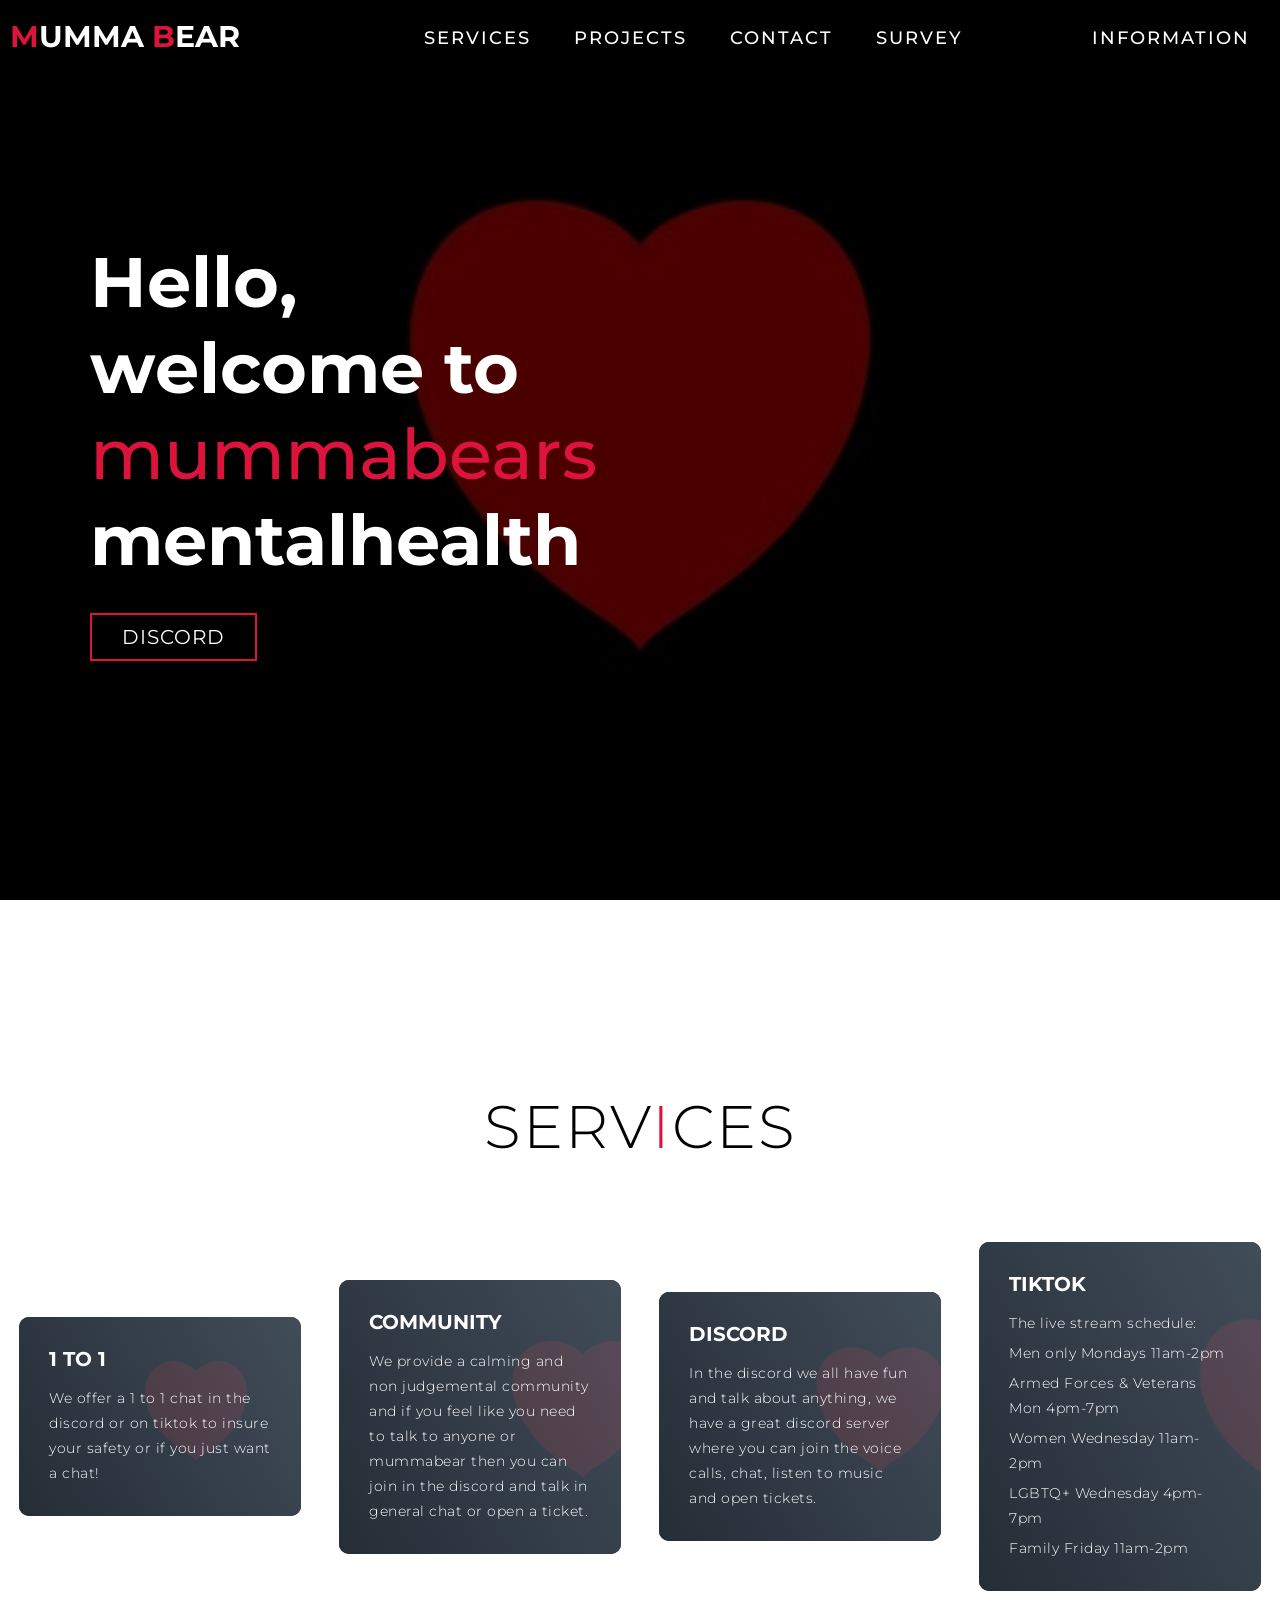
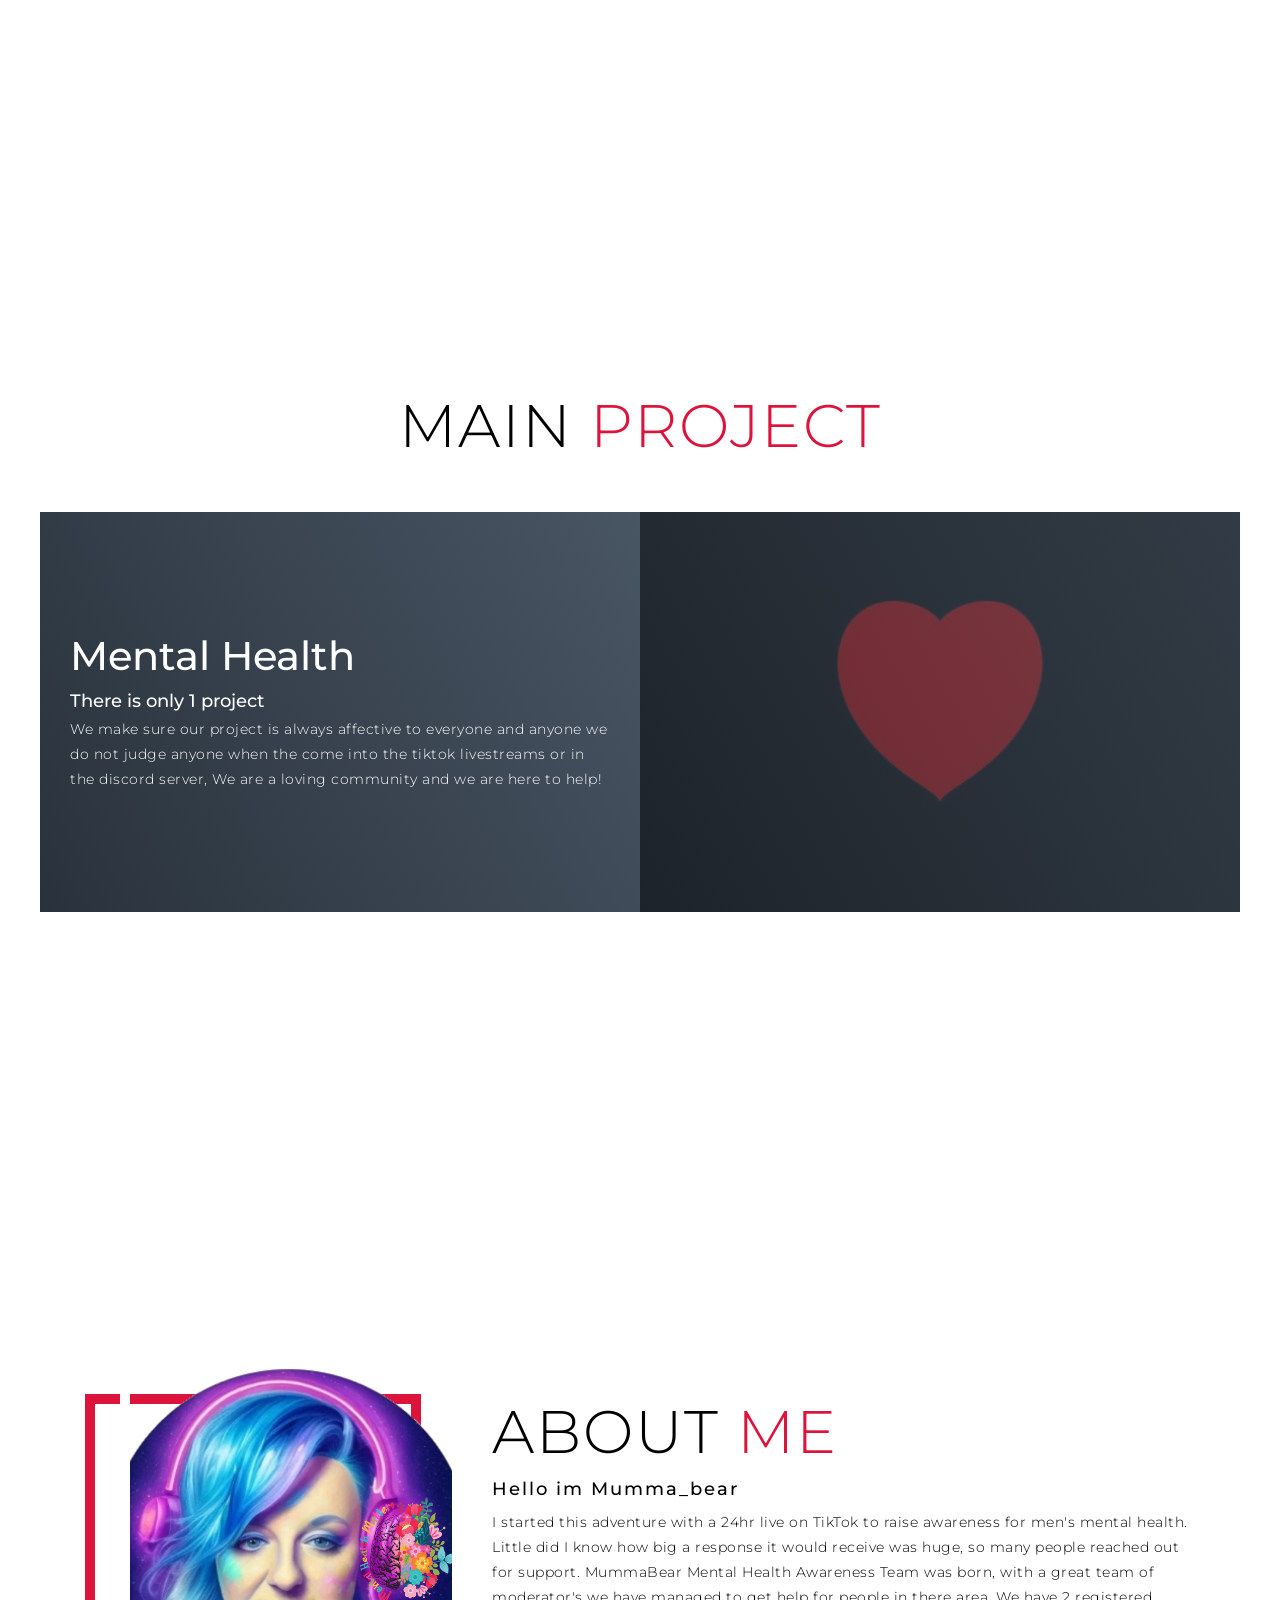
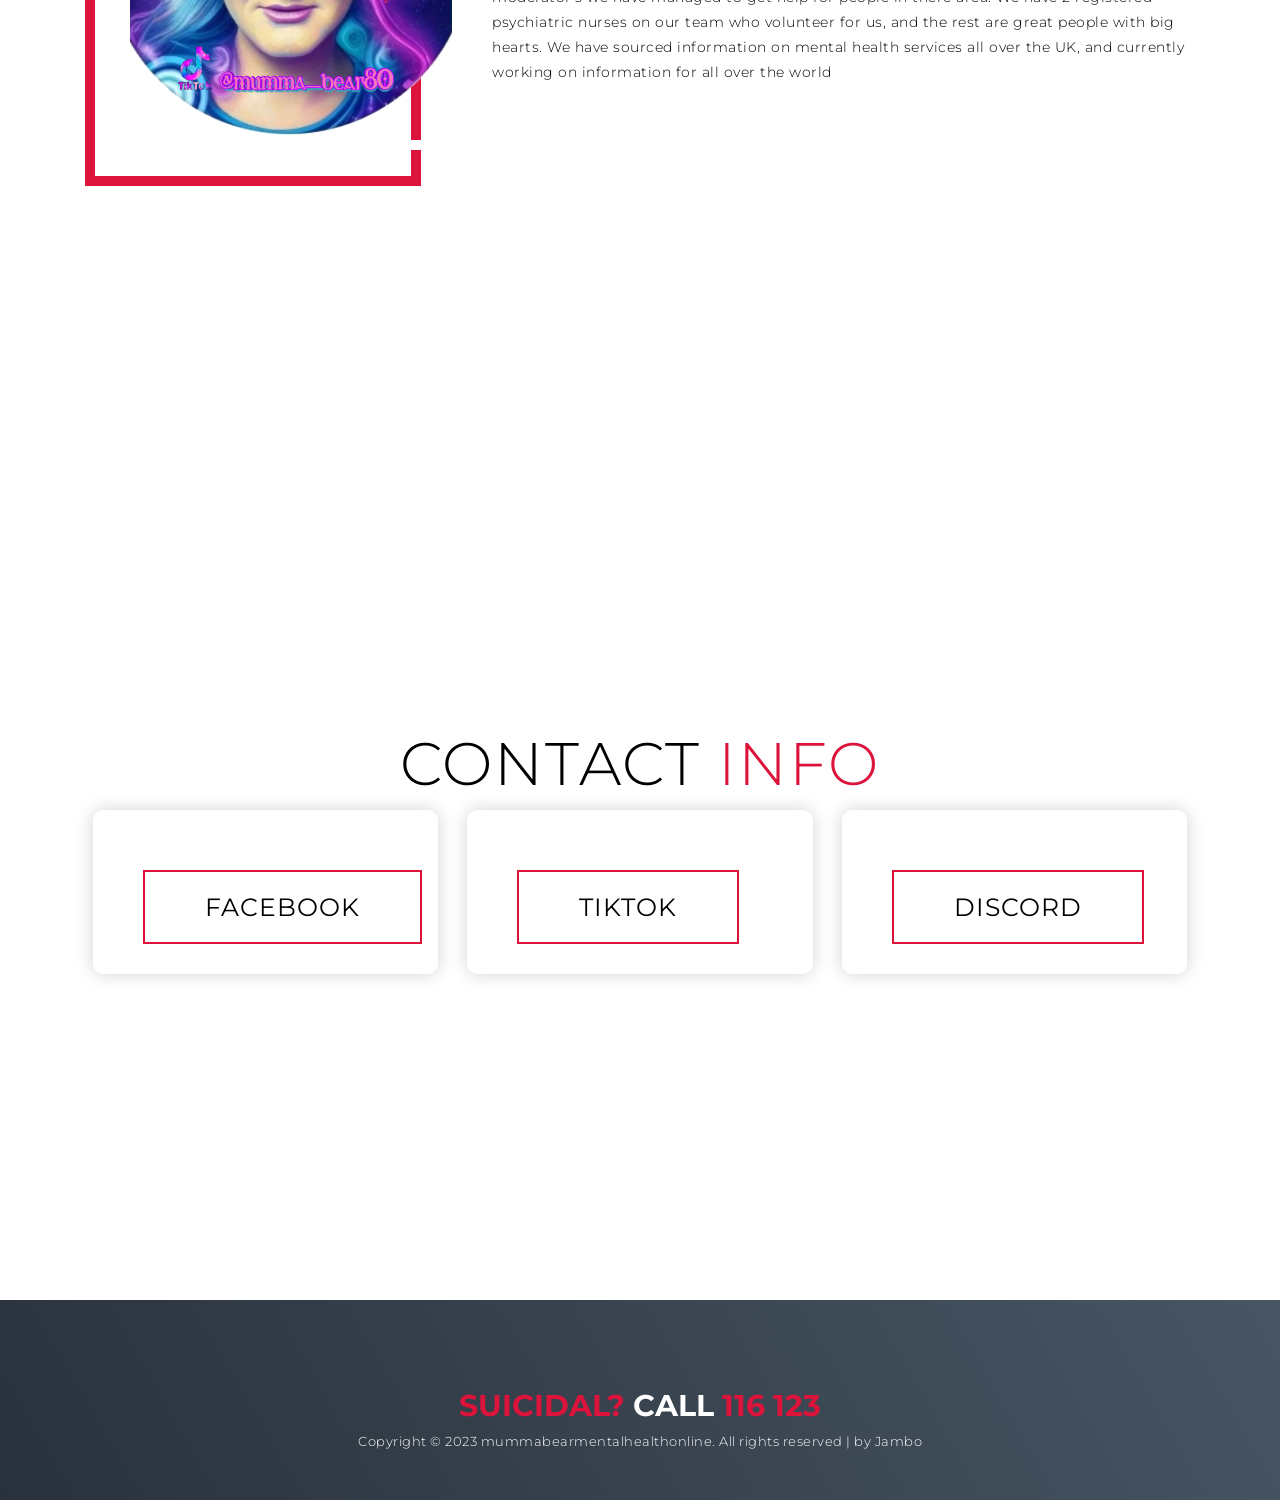
==== index.html @ 771dd570 "Add files via upload" ====
<!DOCTYPE html>
<html lang="en">

<head>
  <meta charset="UTF-8">
  <meta name="viewport" content="width=device-width, initial-scale=1.0">
  <link rel="stylesheet" href="style.css">
  <title>MummaBear</title>
</head>

<body>
  <!-- Header -->
  <section id="header">
    <div class="header container">
      <div class="nav-bar">
        <div class="brand">
          <a href="#hero">
            <h1><span>M</span>umma <span>B</span>ear</h1>
          </a>
        </div>
        <div class="nav-list">
          <div class="hamburger">
            <div class="bar"></div>
          </div>
          <ul>
            <li><a href="#services" data-after="Service">Services</a></li>
            <li><a href="#projects" data-after="Projects">Projects</a></li>
            <li><a href="#contact" data-after="Contact">Contact</a></li>
            <li><a href="form.html" >Survey</a></li>
            <li><a href="#" ></a></li>
            <li><a href="#" ></a></li>
            <li><a href="information.html" >information</a></li>
          </ul>
        </div>
      </div>
    </div>
  </section>
  <!-- End Header -->


  <!-- Hero Section  -->
  <section id="hero">
    <div class="hero container">
      <div>
        <h1>Hello, <span></span></h1>
        <h1>welcome to <span></span></h1>
        <h1>mummabears<span></span></h1>
        <h1>mentalhealth<span></span></h1>
        <a href="https://discord.gg/YRrhT5TS76" type="button" class="cta2">Discord</a>
      </div>
    </div>
  </section>
  <!-- End Hero Section  -->

  <!-- Service Section -->
  <section id="services">
    <div class="services container">
      <div class="service-top">
        <h1 class="section-title">Serv<span>i</span>ces</h1>
        <p></p>
      </div>
      <div class="service-bottom">
        <div class="service-item">
          
          <h2>1 to 1</h2>
          <p>We offer a 1 to 1 chat in the discord or on tiktok to insure your safety or if you just want a chat!</p>
        </div>
        <div class="service-item">

          <h2>Community</h2>
          <p>We provide a calming and non judgemental community and if you feel like you need to talk to anyone or mummabear then you can join in the discord and talk in general chat or open a ticket.</p>
        </div>
        <div class="service-item">

          <h2>Discord</h2>
          <p>In the discord we all have fun and talk about anything, we have a great discord server where you can join the voice calls, chat, listen to music and open tickets.</p>
        </div>
        <div class="service-item">

          <h2>Tiktok</h2>
          <p>The live stream schedule:</p>
            <p> Men only Mondays 11am-2pm</p>
            <p>Armed Forces & Veterans Mon 4pm-7pm</p>
            <p>Women Wednesday 11am-2pm </p>
            <p>LGBTQ+ Wednesday 4pm-7pm</p>
            <p>Family Friday 11am-2pm</p>
        </div>
      </div>
    </div>
  </section>
  <!-- End Service Section -->

  <!-- Projects Section -->
  <section id="projects">
    <div class="projects container">
      <div class="projects-header">
        <h1 class="section-title">Main <span>Project</span></h1>
      </div>
      <div class="all-projects">
        <div class="project-item">
          <div class="project-info">
            <h1>Mental Health</h1>
            <h2>There is only 1 project</h2>
            <p>We make sure our project is always affective to everyone and anyone we do not judge anyone when the come into the tiktok livestreams or in the discord server, We are a loving community and we are here to help!</p>
          </div>
      
          <div class="project-img">
            <img src="./img/img-1.png" alt="img">
          </div>
        </div>
      </div>
    </div>
  </section>
  <!-- End Projects Section -->

  <!-- About Section -->
  <section id="about">
    <div class="about container">
      <div class="col-left">
        <div class="about-img">
          <img src="./img/img-2.png" alt="img">
        </div>
      </div>
      <div class="col-right">
        <h1 class="section-title">About <span>me</span></h1>
        <h2>Hello im Mumma_bear</h2>
        <p>I started this adventure with a 24hr live on TikTok to raise awareness for men's mental health.  Little  did I know how big a response it would receive  was huge, so many people reached out for support.  MummaBear Mental Health Awareness Team was born, with a great team of moderator's we have managed to get help for people in there area.  We have 2 registered psychiatric nurses on our team who volunteer for us, and the rest are great people with big hearts.  We have sourced information on mental health services all over the UK, and currently working on information for all over the world</p>
      </div>
    </div>
  </section>
  <!-- End About Section -->

  <!-- Contact Section -->
  <section id="contact">
    <div class="contact container">
      <div>
        <h1 class="section-title">Contact <span>info</span></h1>
      </div>
      <div class="contact-items">
        <div class="contact-item">
        
          <div class="contact-info">
            <a href="https://www.facebook.com/profile.php?id=100092298205628" class="cta">facebook</a>
          </div>
        </div>
        <div class="contact-item">
          <div class="contact-info">
            <a href="https://www.tiktok.com/@mumma_bear80?_t=8cNiierKWvT&_r=1" class="cta">tiktok</a>
          </div>
        </div>
        <div class="contact-item">
          <div class="contact-info">
            <a href="https://discord.gg/YRrhT5TS76" class="cta">discord</a>
          </div>
        </div>
      </div>
    </div>
  </section>
  <!-- End Contact Section -->

  <!-- Footer -->
  <section id="footer">
    <div class="footer container">
      <div class="brand">
        <h1><span>suicidal? </span>call <span>116 123 </span></h1>
      </div>
      <p>Copyright © 2023 mummabearmentalhealthonline. All rights reserved | by Jambo </p>
    </div>
  </section>
  <!-- End Footer -->
  <script src="./app.js"></script>
</body>

</html>
---- style.css ----
@import 'https://fonts.googleapis.com/css?family=Montserrat:300, 400, 700&display=swap';
* {
	padding: 0;
	margin: 0;
	box-sizing: border-box;
}
html {
	font-size: 10px;
	font-family: 'Montserrat', sans-serif;
	scroll-behavior: smooth;
}
a {
	text-decoration: none;
}
.container {
	min-height: 100vh;
	width: 100%;
	display: flex;
	align-items: center;
	justify-content: center;
}
img {
	height: 100%;
	width: 100%;
	object-fit: cover;
}
p {
	color: black;
	font-size: 1.4rem;
	margin-top: 5px;
	line-height: 2.5rem;
	font-weight: 300;
	letter-spacing: 0.05rem;
}
.section-title {
	font-size: 4rem;
	font-weight: 300;
	color: black;
	margin-bottom: 10px;
	text-transform: uppercase;
	letter-spacing: 0.2rem;
	text-align: center;
}
.section-title span {
	color: crimson;
}

.cta {
	display: inline-block;
	padding: 10px 30px;
	color: rgb(0, 0, 0);
	background-color: transparent;
	border: 2px solid crimson;
	font-size: 2rem;
	text-transform: uppercase;
	letter-spacing: 0.1rem;
	margin-top: 30px;
	transition: 0.3s ease;
	transition-property: background-color, color;
}
.cta2 {
	display: inline-block;
	padding: 10px 30px;
	color: rgb(255, 255, 255);
	background-color: transparent;
	border: 2px solid crimson;
	font-size: 2rem;
	text-transform: uppercase;
	letter-spacing: 0.1rem;
	margin-top: 30px;
	transition: 0.3s ease;
	transition-property: background-color, color;
}
.cta2:hover {
	color: white;
	background-color: crimson;
}
.cta:hover {
	color: white;
	background-color: crimson;
}
.brand h1 {
	font-size: 3rem;
	text-transform: uppercase;
	color: white;
}
.brand h1 span {
	color: crimson;
}

/* Header section */
#header {
	position: fixed;
	z-index: 1000;
	left: 0;
	top: 0;
	width: 100vw;
	height: auto;
}
#header .header {
	min-height: 8vh;
	background-color: rgba(31, 30, 30, 0.24);
	transition: 0.3s ease background-color;
}
#header .nav-bar {
	display: flex;
	align-items: center;
	justify-content: space-between;
	width: 100%;
	height: 100%;
	max-width: 1300px;
	padding: 0 10px;
}
#header .nav-list ul {
	list-style: none;
	position: absolute;
	background-color: rgb(31, 30, 30);
	width: 100vw;
	height: 100vh;
	left: 100%;
	top: 0;
	display: flex;
	flex-direction: column;
	justify-content: center;
	align-items: center;
	z-index: 1;
	overflow-x: hidden;
	transition: 0.5s ease left;
}
#header .nav-list ul.active {
	left: 0%;
}
#header .nav-list ul a {
	font-size: 2.5rem;
	font-weight: 500;
	letter-spacing: 0.2rem;
	text-decoration: none;
	color: white;
	text-transform: uppercase;
	padding: 20px;
	display: block;
}
#header .nav-list ul a::after {
	content: attr(data-after);
	position: absolute;
	top: 50%;
	left: 50%;
	transform: translate(-50%, -50%) scale(0);
	color: rgba(240, 248, 255, 0.021);
	font-size: 13rem;
	letter-spacing: 50px;
	z-index: -1;
	transition: 0.3s ease letter-spacing;
}
#header .nav-list ul li:hover a::after {
	transform: translate(-50%, -50%) scale(1);
	letter-spacing: initial;
}
#header .nav-list ul li:hover a {
	color: crimson;
}
#header .hamburger {
	height: 60px;
	width: 60px;
	display: inline-block;
	border: 3px solid white;
	border-radius: 50%;
	position: relative;
	display: flex;
	align-items: center;
	justify-content: center;
	z-index: 100;
	cursor: pointer;
	transform: scale(0.8);
	margin-right: 20px;
}
#header .hamburger:after {
	position: absolute;
	content: '';
	height: 100%;
	width: 100%;
	border-radius: 50%;
	border: 3px solid white;
	animation: hamburger_puls 1s ease infinite;
}
#header .hamburger .bar {
	height: 2px;
	width: 30px;
	position: relative;
	background-color: white;
	z-index: -1;
}
#header .hamburger .bar::after,
#header .hamburger .bar::before {
	content: '';
	position: absolute;
	height: 100%;
	width: 100%;
	left: 0;
	background-color: white;
	transition: 0.3s ease;
	transition-property: top, bottom;
}
#header .hamburger .bar::after {
	top: 8px;
}
#header .hamburger .bar::before {
	bottom: 8px;
}
#header .hamburger.active .bar::before {
	bottom: 0;
}
#header .hamburger.active .bar::after {
	top: 0;
}
/* End Header section */

/* Hero Section */
#hero {
	background-image: url(./img/hero-bg.png);
	background-size: cover;
	background-position: top center;
	position: relative;
	z-index: 1;
}
#hero::after {
	content: '';
	position: absolute;
	left: 0;
	top: 0;
	height: 100%;
	width: 100%;
	background-color: black;
	opacity: 0.7;
	z-index: -1;
}
#hero .hero {
	max-width: 1200px;
	margin: 0 auto;
	padding: 0 50px;
	justify-content: flex-start;
}
#hero h1 {
	display: block;
	width: fit-content;
	font-size: 4rem;
	position: relative;
	color: transparent;
	animation: text_reveal 0.5s ease forwards;
	animation-delay: 1s;
}
#hero h1:nth-child(1) {
	animation-delay: 1s;
}
#hero h1:nth-child(2) {
	animation-delay: 2s;
}
#hero h1:nth-child(3) {
	animation: text_reveal_name 0.5s ease forwards;
	animation-delay: 3s;
}
#hero h1 span {
	position: absolute;
	top: 0;
	left: 0;
	height: 100%;
	width: 0;
	background-color: crimson;
	animation: text_reveal_box 1s ease;
	animation-delay: 0.5s;
}
#hero h1:nth-child(1) span {
	animation-delay: 0.5s;
}
#hero h1:nth-child(2) span {
	animation-delay: 1.5s;
}
#hero h1:nth-child(3) span {
	animation-delay: 2.5s;
}

/* End Hero Section */

/* Services Section */
#services .services {
	flex-direction: column;
	text-align: center;
	max-width: 1500px;
	margin: 0 auto;
	padding: 100px 0;
}
#services .service-top {
	max-width: 500px;
	margin: 0 auto;
}
#services .service-bottom {
	display: flex;
	align-items: center;
	justify-content: center;
	flex-wrap: wrap;
	margin-top: 50px;
}
#services .service-item {
	flex-basis: 80%;
	display: flex;
	align-items: flex-start;
	justify-content: center;
	flex-direction: column;
	padding: 30px;
	border-radius: 10px;
	background-image: url(./img/img-1.png);
	background-size: cover;
	margin: 10px 5%;
	position: relative;
	z-index: 1;
	overflow: hidden;
}
#services .service-item::after {
	content: '';
	position: absolute;
	left: 0;
	top: 0;
	height: 100%;
	width: 100%;
	background-image: linear-gradient(60deg, #29323c 0%, #485563 100%);
	opacity: 0.9;
	z-index: -1;
}
#services .service-bottom .icon {
	height: 80px;
	width: 80px;
	margin-bottom: 20px;
}
#services .service-item h2 {
	font-size: 2rem;
	color: white;
	margin-bottom: 10px;
	text-transform: uppercase;
}
#services .service-item p {
	color: white;
	text-align: left;
}
/* End Services Section */

/* Projects section */
#projects .projects {
	flex-direction: column;
	max-width: 1200px;
	margin: 0 auto;
	padding: 100px 0;
}
#projects .projects-header h1 {
	margin-bottom: 50px;
}
#projects .all-projects {
	display: flex;
	align-items: center;
	justify-content: center;
	flex-direction: column;
}
#projects .project-item {
	display: flex;
	align-items: center;
	justify-content: center;
	flex-direction: column;
	width: 80%;
	margin: 20px auto;
	overflow: hidden;
	border-radius: 10px;
}
#projects .project-info {
	padding: 30px;
	flex-basis: 50%;
	height: 100%;
	display: flex;
	align-items: flex-start;
	justify-content: center;
	flex-direction: column;
	background-image: linear-gradient(60deg, #29323c 0%, #485563 100%);
	color: white;
}
#projects .project-info h1 {
	font-size: 4rem;
	font-weight: 500;
}
#projects .project-info h2 {
	font-size: 1.8rem;
	font-weight: 500;
	margin-top: 10px;
}
#projects .project-info p {
	color: white;
}
#projects .project-img {
	flex-basis: 50%;
	height: 300px;
	overflow: hidden;
	position: relative;
}
#projects .project-img:after {
	content: '';
	position: absolute;
	left: 0;
	top: 0;
	height: 100%;
	width: 100%;
	background-image: linear-gradient(60deg, #29323c 0%, #485563 100%);
	opacity: 0.7;
}
#projects .project-img img {
	transition: 0.3s ease transform;
}
#projects .project-item:hover .project-img img {
	transform: scale(1.1);
}
/* End Projects section */

/* About Section */
#about .about {
	flex-direction: column-reverse;
	text-align: center;
	max-width: 1200px;
	margin: 0 auto;
	padding: 100px 20px;
}
#about .col-left {
	width: 250px;
	height: 360px;
}
#about .col-right {
	width: 100%;
}
#about .col-right h2 {
	font-size: 1.8rem;
	font-weight: 500;
	letter-spacing: 0.2rem;
	margin-bottom: 10px;
}
#about .col-right p {
	margin-bottom: 20px;
}
#about .col-right .cta {
	color: black;
	margin-bottom: 50px;
	padding: 10px 20px;
	font-size: 2rem;
}
#about .col-left .about-img {
	height: 100%;
	width: 100%;
	position: relative;
	border: 10px solid white;
}
#about .col-left .about-img::after {
	content: '';
	position: absolute;
	left: -33px;
	top: 19px;
	height: 98%;
	width: 98%;
	border: 7px solid crimson;
	z-index: -1;
}
/* End About Section */

/* contact Section */
#contact .contact {
	flex-direction: column;
	max-width: 1200px;
	margin: 0 auto;
	width: 90%;
}
#contact .contact-items {
	/* max-width: 400px; */
	width: 100%;
}
#contact .contact-item {
	width: 80%;
	padding: 20px;
	text-align: center;
	border-radius: 10px;
	padding: 30px;
	margin: 30px;
	display: flex;
	justify-content: center;
	align-items: center;
	flex-direction: column;
	box-shadow: 0px 0px 18px 0 #0000002c;
	transition: 0.3s ease box-shadow;
}
#contact .contact-item:hover {
	box-shadow: 0px 0px 5px 0 #0000002c;
}
#contact .icon {
	width: 70px;
	margin: 0 auto;
	margin-bottom: 10px;
}
#contact .contact-info h1 {
	font-size: 2.5rem;
	font-weight: 500;
	margin-bottom: 5px;
}
#contact .contact-info h2 {
	font-size: 1.3rem;
	line-height: 2rem;
	font-weight: 500;
}
/*End contact Section */

/* Footer */
#footer {
	background-image: linear-gradient(60deg, #29323c 0%, #485563 100%);
}
#footer .footer {
	min-height: 200px;
	flex-direction: column;
	padding-top: 50px;
	padding-bottom: 10px;
}
#footer h2 {
	color: white;
	font-weight: 500;
	font-size: 1.8rem;
	letter-spacing: 0.1rem;
	margin-top: 10px;
	margin-bottom: 10px;
}
#footer .social-icon {
	display: flex;
	margin-bottom: 30px;
}
#footer .social-item {
	height: 50px;
	width: 50px;
	margin: 0 5px;
}
#footer .social-item img {
	filter: grayscale(1);
	transition: 0.3s ease filter;
}
#footer .social-item:hover img {
	filter: grayscale(0);
}
#footer p {
	color: white;
	font-size: 1.3rem;
}
/* End Footer */

/* Keyframes */
@keyframes hamburger_puls {
	0% {
		opacity: 1;
		transform: scale(1);
	}
	100% {
		opacity: 0;
		transform: scale(1.4);
	}
}
@keyframes text_reveal_box {
	50% {
		width: 100%;
		left: 0;
	}
	100% {
		width: 0;
		left: 100%;
	}
}
@keyframes text_reveal {
	100% {
		color: white;
	}
}
@keyframes text_reveal_name {
	100% {
		color: crimson;
		font-weight: 500;
	}
}
/* End Keyframes */

/* Media Query For Tablet */
@media only screen and (min-width: 768px) {
	.cta {
		font-size: 2.5rem;
		padding: 20px 60px;
	}
	h1.section-title {
		font-size: 6rem;
	}

	/* Hero */
	#hero h1 {
		font-size: 7rem;
	}
	/* End Hero */

	/* Services Section */
	#services .service-bottom .service-item {
		flex-basis: 45%;
		margin: 2.5%;
	}
	/* End Services Section */

	/* Project */
	#projects .project-item {
		flex-direction: row;
	}
	#projects .project-item:nth-child(even) {
		flex-direction: row-reverse;
	}
	#projects .project-item {
		height: 400px;
		margin: 0;
		width: 100%;
		border-radius: 0;
	}
	#projects .all-projects .project-info {
		height: 100%;
	}
	#projects .all-projects .project-img {
		height: 100%;
	}
	/* End Project */

	/* About */
	#about .about {
		flex-direction: row;
	}
	#about .col-left {
		width: 600px;
		height: 400px;
		padding-left: 60px;
	}
	#about .about .col-left .about-img::after {
		left: -45px;
		top: 34px;
		height: 98%;
		width: 98%;
		border: 10px solid crimson;
	}
	#about .col-right {
		text-align: left;
		padding: 30px;
	}
	#about .col-right h1 {
		text-align: left;
	}
	/* End About */

	/* contact  */
	#contact .contact {
		flex-direction: column;
		padding: 100px 0;
		align-items: center;
		justify-content: center;
		min-width: 20vh;
	}
	#contact .contact-items {
		width: 100%;
		display: flex;
		flex-direction: row;
		justify-content: space-evenly;
		margin: 0;
	}
	#contact .contact-item {
		width: 30%;
		margin: 0;
		flex-direction: row;
	}
	#contact .contact-item .icon {
		height: 100px;
		width: 100px;
	}
	#contact .contact-item .icon img {
		object-fit: contain;
	}
	#contact .contact-item .contact-info {
		width: 100%;
		text-align: left;
		padding-left: 20px;
	}
	/* End contact  */
}
/* End Media Query For Tablet */

/* Media Query For Desktop */
@media only screen and (min-width: 1200px) {
	/* header */
	#header .hamburger {
		display: none;
	}
	#header .nav-list ul {
		position: initial;
		display: block;
		height: auto;
		width: fit-content;
		background-color: transparent;
	}
	#header .nav-list ul li {
		display: inline-block;
	}
	#header .nav-list ul li a {
		font-size: 1.8rem;
	}
	#header .nav-list ul a:after {
		display: none;
	}
	/* End header */

	#services .service-bottom .service-item {
		flex-basis: 22%;
		margin: 1.5%;
	}
}
/* End  Media Query For Desktop */
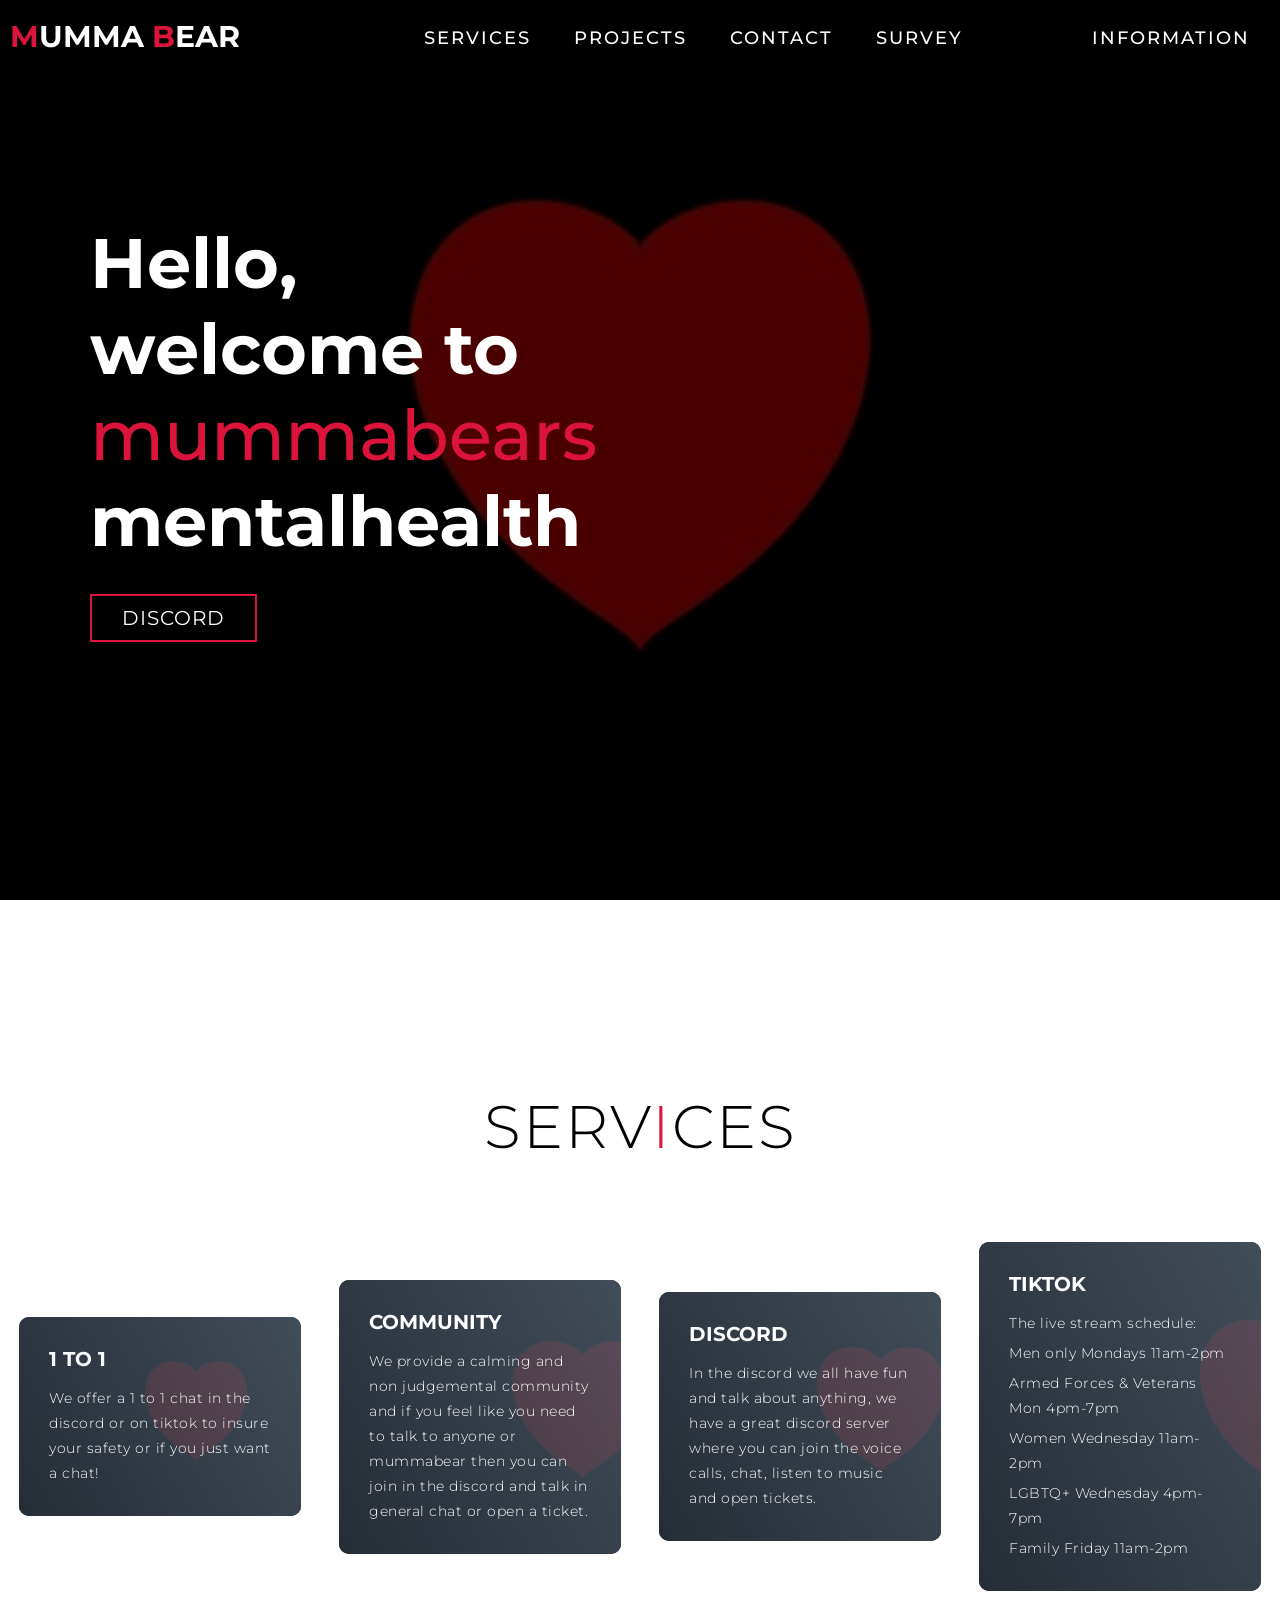
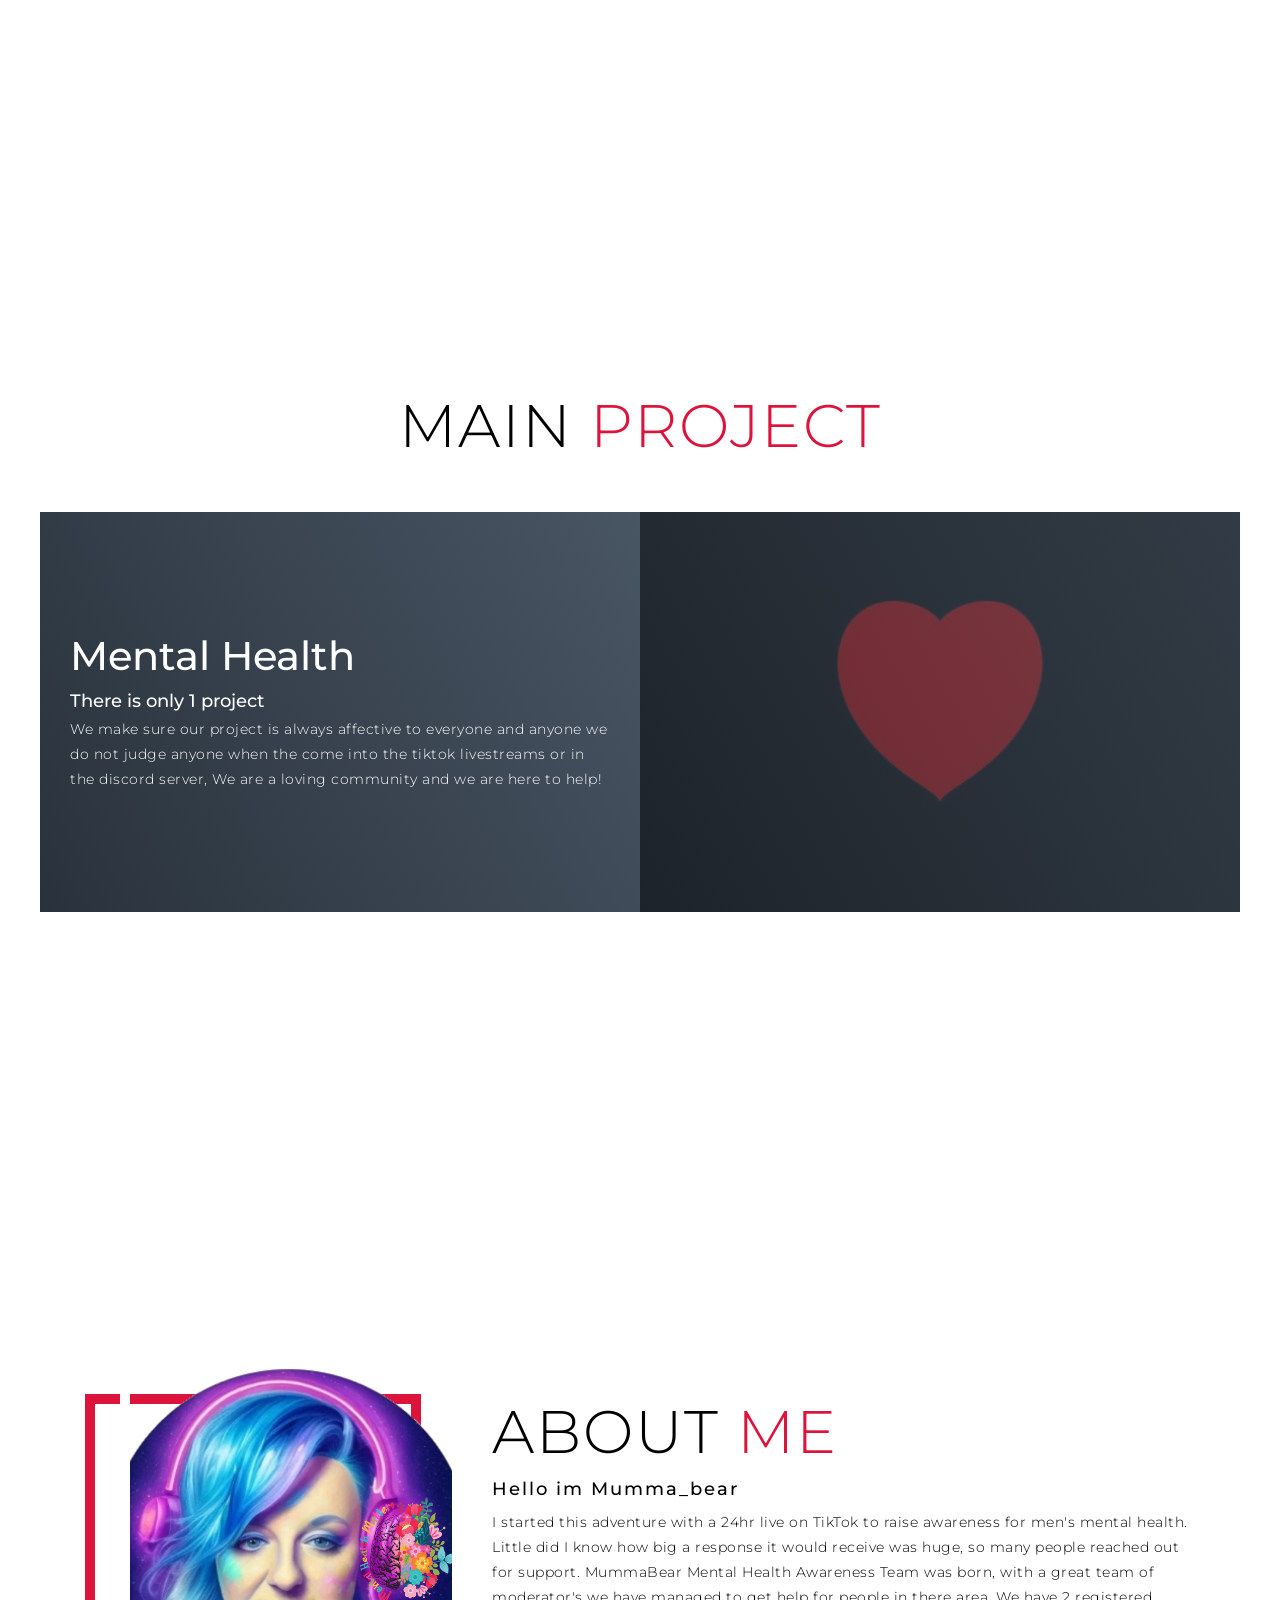
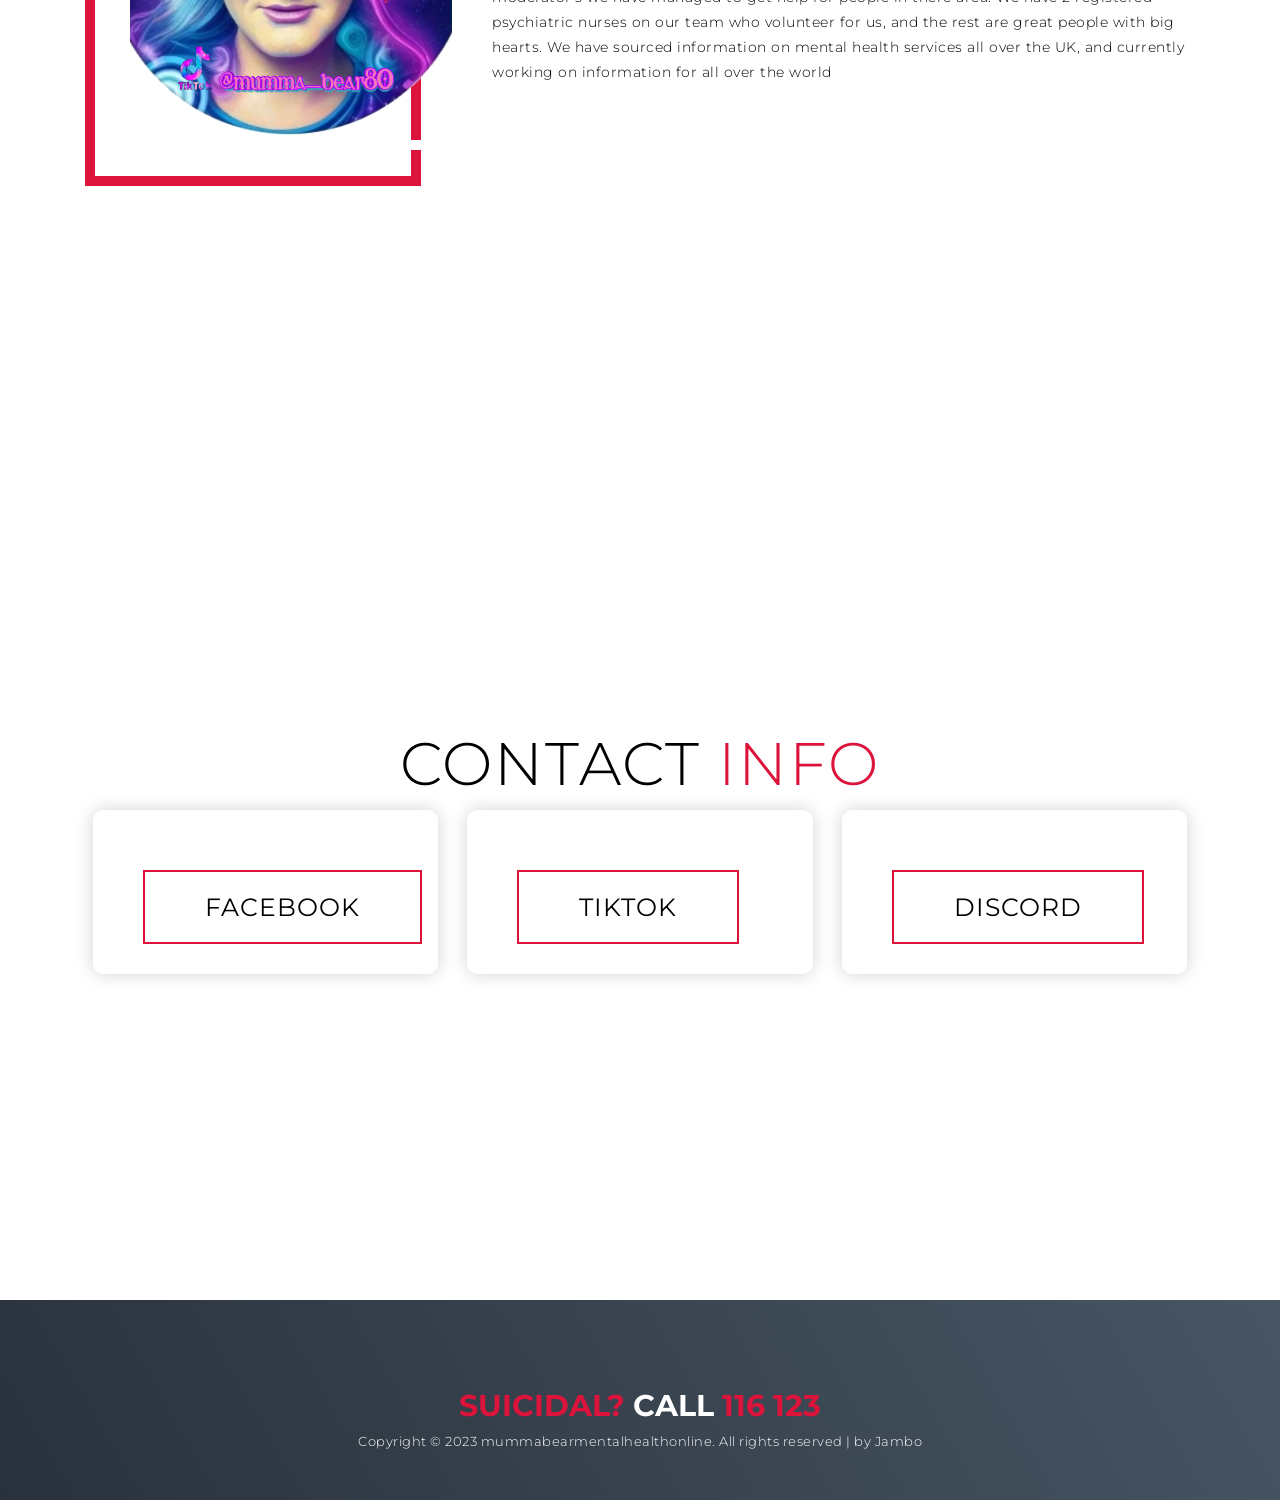
==== commit 4b949dd1: "Add files via upload" ====
--- a/index.html
+++ b/index.html
@@ -46,16 +46,23 @@
         <h1>welcome to <span></span></h1>
         <h1>mummabears<span></span></h1>
         <h1>mentalhealth<span></span></h1>
-        <a href="https://discord.gg/YRrhT5TS76" type="button" class="cta2">Discord</a>
+        <a href="https://discord.gg/wCfNKmpkSb" type="button" class="cta2">Discord</a>
+        <h2>&zwnj;</h2>
+        <h2>&zwnj;</h2>
+        <div class="gfm-embed" data-url="https://www.gofundme.com/f/mummabear-flight-to-sydney/widget/medium"></div><script defer src="https://www.gofundme.com/static/js/embed.js"></script>
       </div>
     </div>
   </section>
   <!-- End Hero Section  -->
 
+
+
+  
   <!-- Service Section -->
   <section id="services">
     <div class="services container">
       <div class="service-top">
+        
         <h1 class="section-title">Serv<span>i</span>ces</h1>
         <p></p>
       </div>
@@ -145,12 +152,12 @@
         </div>
         <div class="contact-item">
           <div class="contact-info">
-            <a href="https://www.tiktok.com/@mumma_bear80?_t=8cNiierKWvT&_r=1" class="cta">tiktok</a>
+            <a href="https://www.tiktok.com/@clairebald80?_t=8cqRE60rAUM&_r=1" class="cta">tiktok</a>
           </div>
         </div>
         <div class="contact-item">
           <div class="contact-info">
-            <a href="https://discord.gg/YRrhT5TS76" class="cta">discord</a>
+            <a href="https://discord.gg/wCfNKmpkSb" class="cta">discord</a>
           </div>
         </div>
       </div>
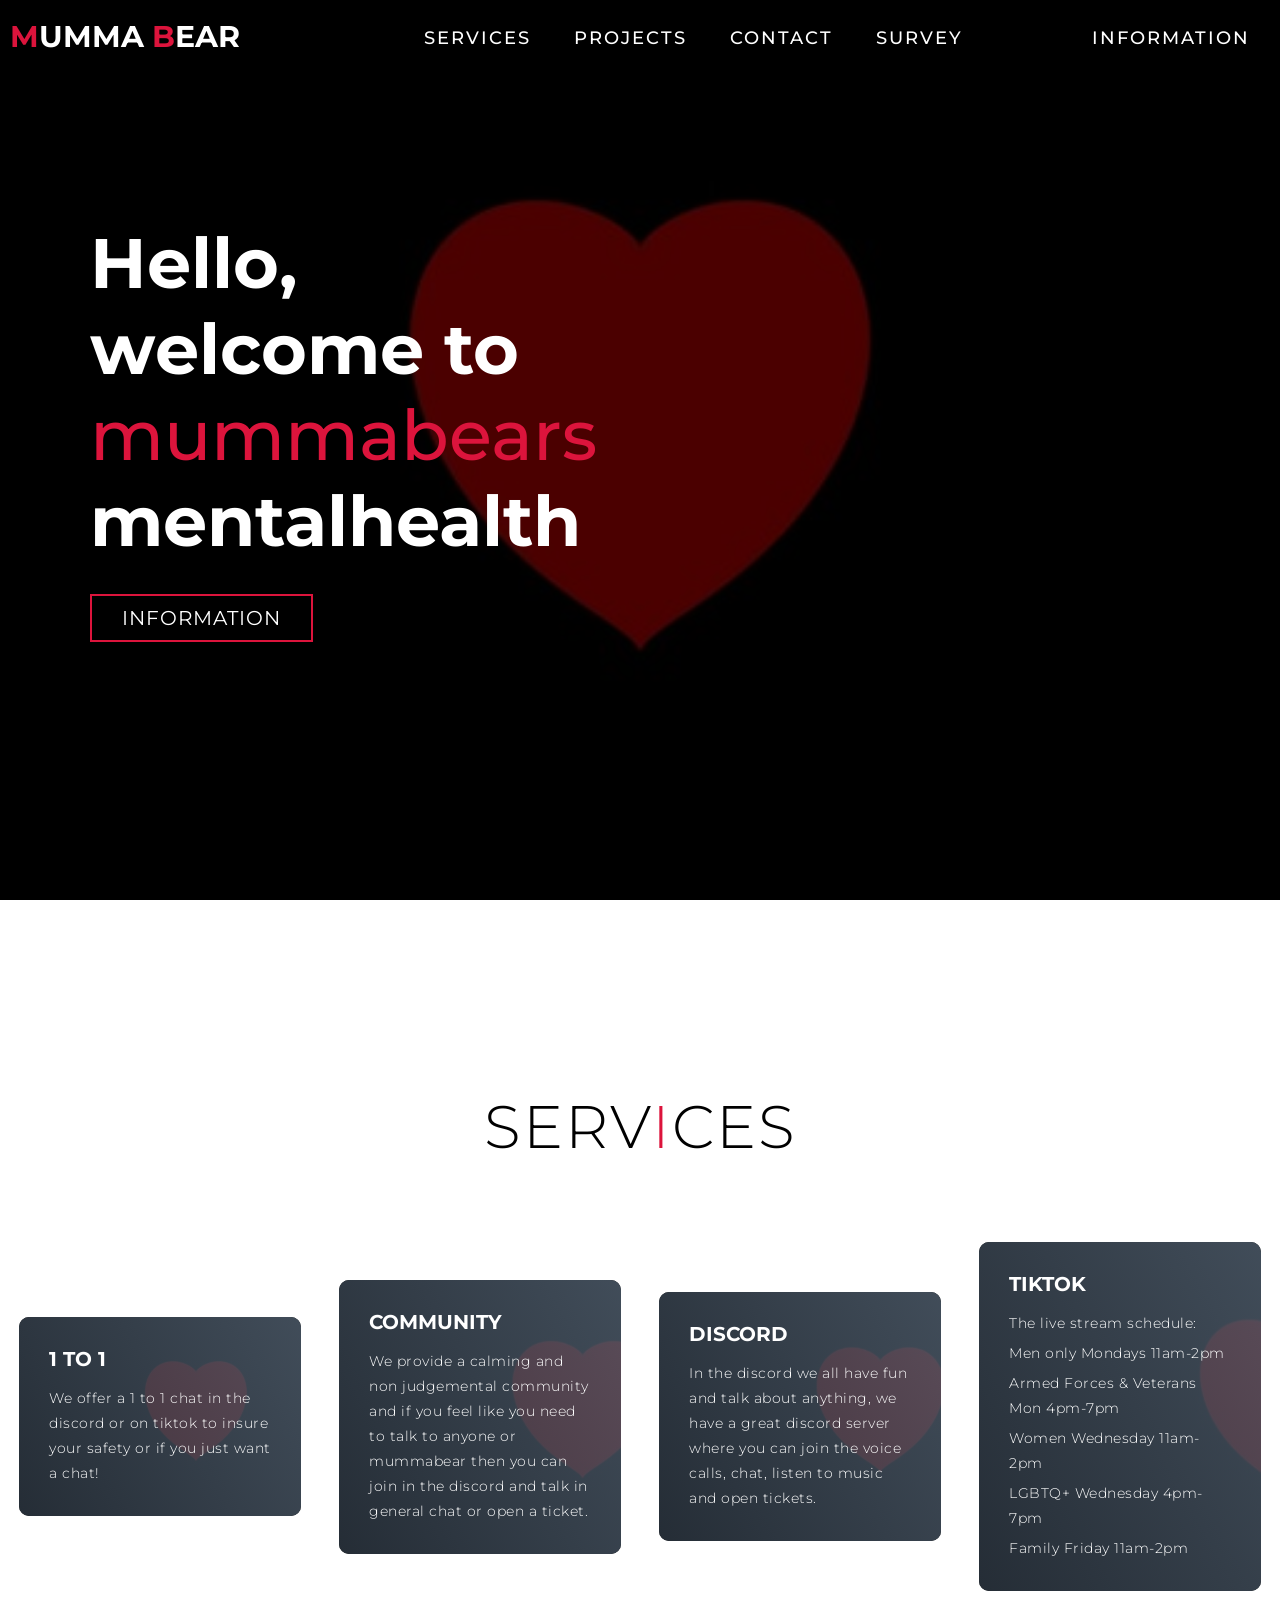
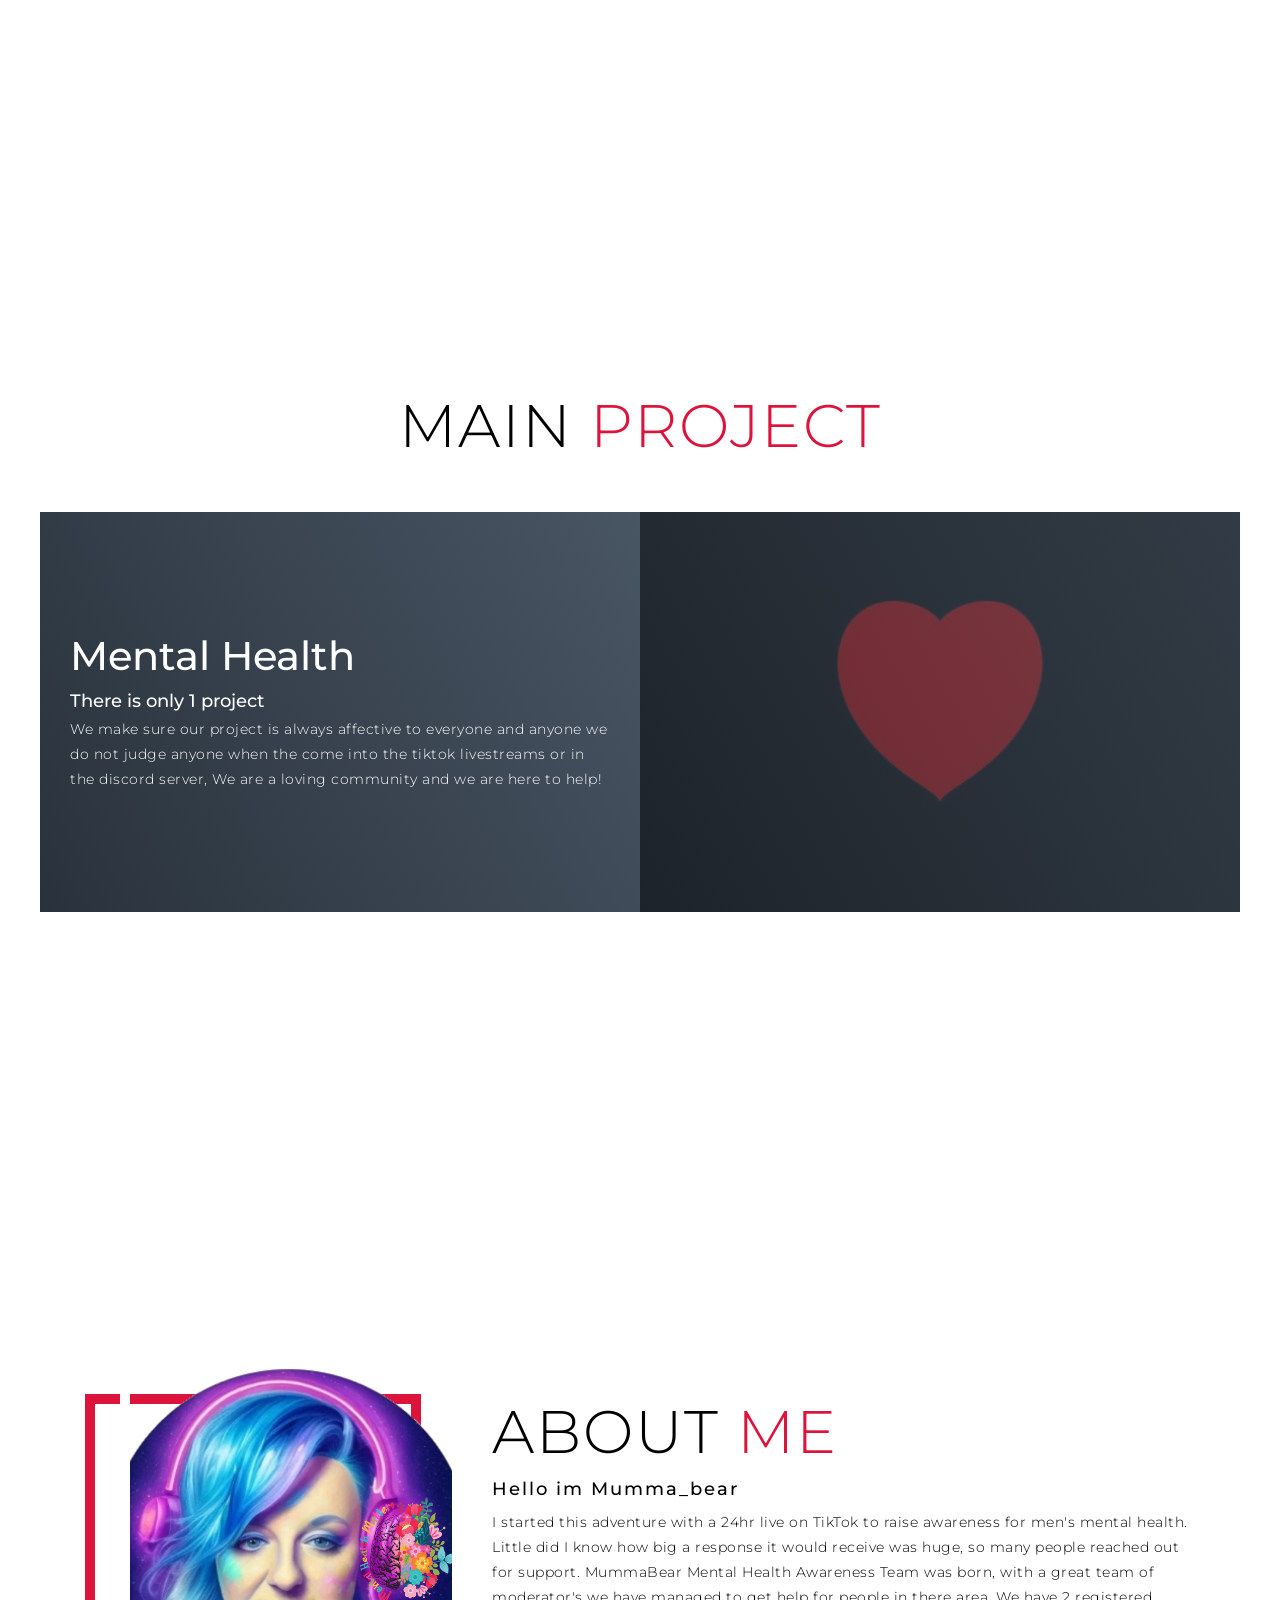
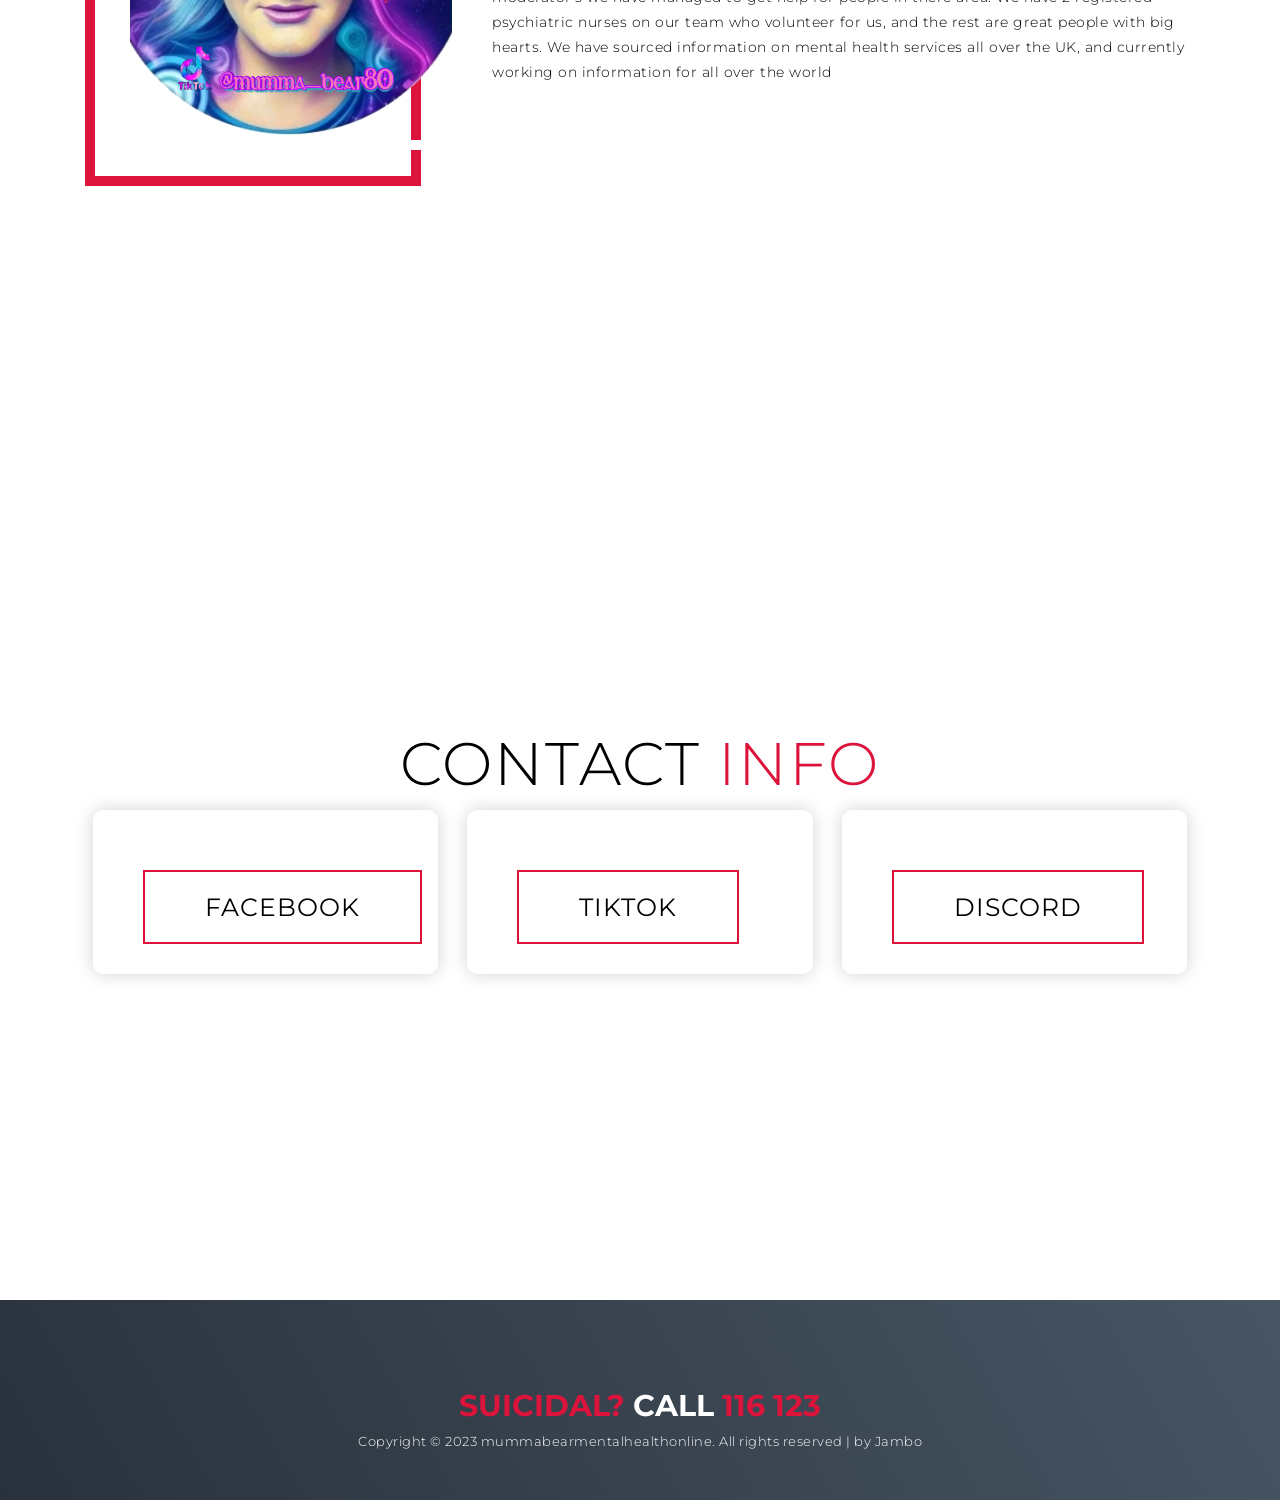
==== commit 2cfbf4b5: "Add files via upload" ====
--- a/index.html
+++ b/index.html
@@ -1,4 +1,4 @@
-<!DOCTYPE html>
+   <!DOCTYPE html>
 <html lang="en">
 
 <head>
@@ -46,10 +46,10 @@
         <h1>welcome to <span></span></h1>
         <h1>mummabears<span></span></h1>
         <h1>mentalhealth<span></span></h1>
-        <a href="https://discord.gg/wCfNKmpkSb" type="button" class="cta2">Discord</a>
+        <a href="information.html" type="button" class="cta2">information</a>
         <h2>&zwnj;</h2>
         <h2>&zwnj;</h2>
-        <div class="gfm-embed" data-url="https://www.gofundme.com/f/mummabear-flight-to-sydney/widget/medium"></div><script defer src="https://www.gofundme.com/static/js/embed.js"></script>
+        <div class="gfm-embed" data-url="https://www.gofundme.com/f/helpingchildrenbeatcancer/widget/medium/"></div><script defer src="https://www.gofundme.com/static/js/embed.js"></script>
       </div>
     </div>
   </section>
@@ -157,7 +157,7 @@
         </div>
         <div class="contact-item">
           <div class="contact-info">
-            <a href="https://discord.gg/wCfNKmpkSb" class="cta">discord</a>
+            <a href="https://discord.gg/QZgx8UjDzv" class="cta">discord</a>
           </div>
         </div>
       </div>
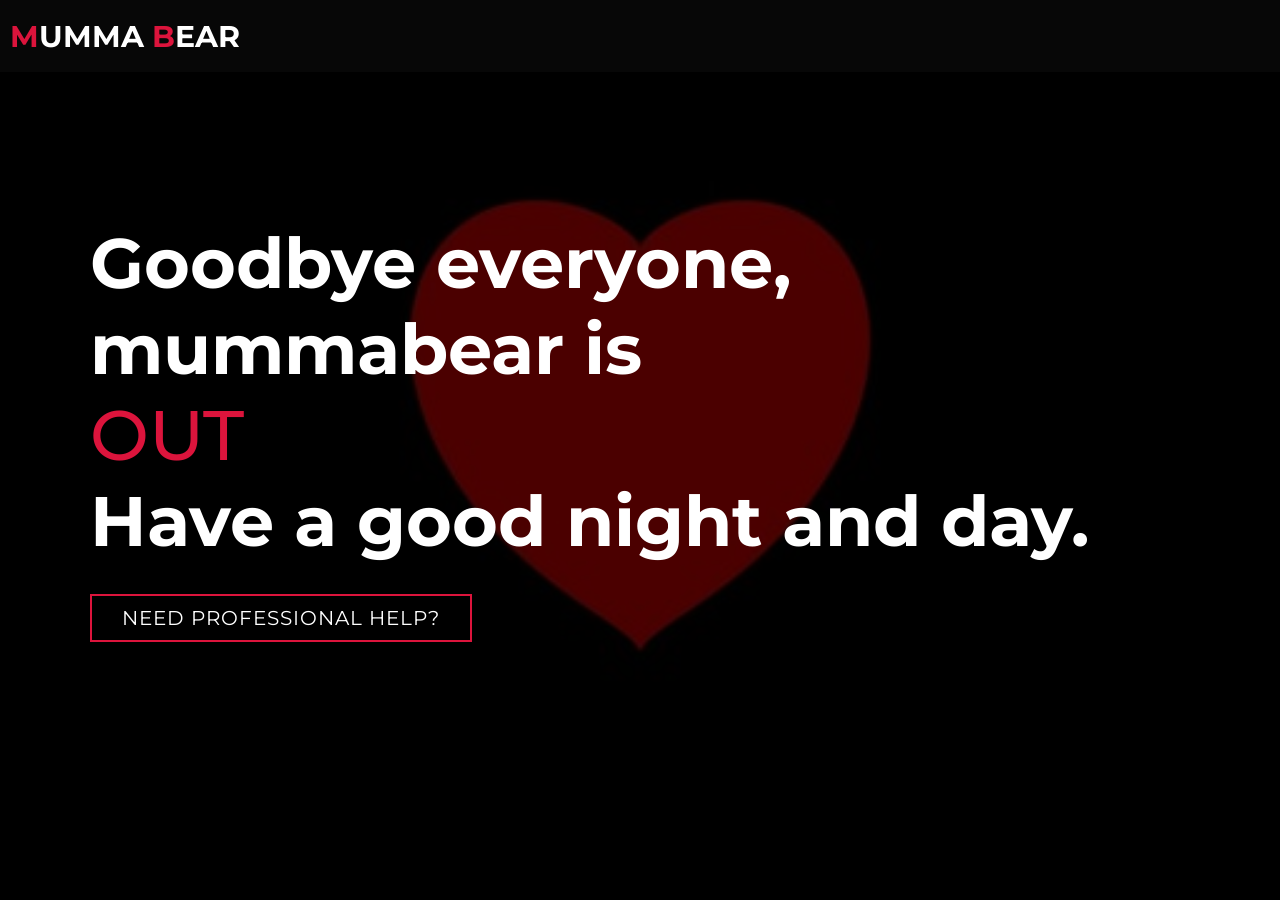
==== commit 35e7e8ef: "Add files via upload" ====
--- a/index.html
+++ b/index.html
@@ -22,15 +22,6 @@
           <div class="hamburger">
             <div class="bar"></div>
           </div>
-          <ul>
-            <li><a href="#services" data-after="Service">Services</a></li>
-            <li><a href="#projects" data-after="Projects">Projects</a></li>
-            <li><a href="#contact" data-after="Contact">Contact</a></li>
-            <li><a href="form.html" >Survey</a></li>
-            <li><a href="#" ></a></li>
-            <li><a href="#" ></a></li>
-            <li><a href="information.html" >information</a></li>
-          </ul>
         </div>
       </div>
     </div>
@@ -42,140 +33,16 @@
   <section id="hero">
     <div class="hero container">
       <div>
-        <h1>Hello, <span></span></h1>
-        <h1>welcome to <span></span></h1>
-        <h1>mummabears<span></span></h1>
-        <h1>mentalhealth<span></span></h1>
-        <a href="information.html" type="button" class="cta2">information</a>
+        <h1>Goodbye everyone, <span></span></h1>
+        <h1>mummabear is <span></span></h1>
+        <h1>OUT<span></span></h1>
+        <h1>Have a good night and day.<span></span></h1>
+        <a href="https://www.forbes.com/health/mind/professional-mental-help/" type="button" class="cta2">need professional help?</a>
         <h2>&zwnj;</h2>
         <h2>&zwnj;</h2>
-        <div class="gfm-embed" data-url="https://www.gofundme.com/f/helpingchildrenbeatcancer/widget/medium/"></div><script defer src="https://www.gofundme.com/static/js/embed.js"></script>
       </div>
     </div>
   </section>
-  <!-- End Hero Section  -->
-
-
-
-  
-  <!-- Service Section -->
-  <section id="services">
-    <div class="services container">
-      <div class="service-top">
-        
-        <h1 class="section-title">Serv<span>i</span>ces</h1>
-        <p></p>
-      </div>
-      <div class="service-bottom">
-        <div class="service-item">
-          
-          <h2>1 to 1</h2>
-          <p>We offer a 1 to 1 chat in the discord or on tiktok to insure your safety or if you just want a chat!</p>
-        </div>
-        <div class="service-item">
-
-          <h2>Community</h2>
-          <p>We provide a calming and non judgemental community and if you feel like you need to talk to anyone or mummabear then you can join in the discord and talk in general chat or open a ticket.</p>
-        </div>
-        <div class="service-item">
-
-          <h2>Discord</h2>
-          <p>In the discord we all have fun and talk about anything, we have a great discord server where you can join the voice calls, chat, listen to music and open tickets.</p>
-        </div>
-        <div class="service-item">
-
-          <h2>Tiktok</h2>
-          <p>The live stream schedule:</p>
-            <p> Men only Mondays 11am-2pm</p>
-            <p>Armed Forces & Veterans Mon 4pm-7pm</p>
-            <p>Women Wednesday 11am-2pm </p>
-            <p>LGBTQ+ Wednesday 4pm-7pm</p>
-            <p>Family Friday 11am-2pm</p>
-        </div>
-      </div>
-    </div>
-  </section>
-  <!-- End Service Section -->
-
-  <!-- Projects Section -->
-  <section id="projects">
-    <div class="projects container">
-      <div class="projects-header">
-        <h1 class="section-title">Main <span>Project</span></h1>
-      </div>
-      <div class="all-projects">
-        <div class="project-item">
-          <div class="project-info">
-            <h1>Mental Health</h1>
-            <h2>There is only 1 project</h2>
-            <p>We make sure our project is always affective to everyone and anyone we do not judge anyone when the come into the tiktok livestreams or in the discord server, We are a loving community and we are here to help!</p>
-          </div>
-      
-          <div class="project-img">
-            <img src="./img/img-1.png" alt="img">
-          </div>
-        </div>
-      </div>
-    </div>
-  </section>
-  <!-- End Projects Section -->
-
-  <!-- About Section -->
-  <section id="about">
-    <div class="about container">
-      <div class="col-left">
-        <div class="about-img">
-          <img src="./img/img-2.png" alt="img">
-        </div>
-      </div>
-      <div class="col-right">
-        <h1 class="section-title">About <span>me</span></h1>
-        <h2>Hello im Mumma_bear</h2>
-        <p>I started this adventure with a 24hr live on TikTok to raise awareness for men's mental health.  Little  did I know how big a response it would receive  was huge, so many people reached out for support.  MummaBear Mental Health Awareness Team was born, with a great team of moderator's we have managed to get help for people in there area.  We have 2 registered psychiatric nurses on our team who volunteer for us, and the rest are great people with big hearts.  We have sourced information on mental health services all over the UK, and currently working on information for all over the world</p>
-      </div>
-    </div>
-  </section>
-  <!-- End About Section -->
-
-  <!-- Contact Section -->
-  <section id="contact">
-    <div class="contact container">
-      <div>
-        <h1 class="section-title">Contact <span>info</span></h1>
-      </div>
-      <div class="contact-items">
-        <div class="contact-item">
-        
-          <div class="contact-info">
-            <a href="https://www.facebook.com/profile.php?id=100092298205628" class="cta">facebook</a>
-          </div>
-        </div>
-        <div class="contact-item">
-          <div class="contact-info">
-            <a href="https://www.tiktok.com/@clairebald80?_t=8cqRE60rAUM&_r=1" class="cta">tiktok</a>
-          </div>
-        </div>
-        <div class="contact-item">
-          <div class="contact-info">
-            <a href="https://discord.gg/QZgx8UjDzv" class="cta">discord</a>
-          </div>
-        </div>
-      </div>
-    </div>
-  </section>
-  <!-- End Contact Section -->
-
-  <!-- Footer -->
-  <section id="footer">
-    <div class="footer container">
-      <div class="brand">
-        <h1><span>suicidal? </span>call <span>116 123 </span></h1>
-      </div>
-      <p>Copyright © 2023 mummabearmentalhealthonline. All rights reserved | by Jambo </p>
-    </div>
-  </section>
-  <!-- End Footer -->
-  <script src="./app.js"></script>
 </body>
 
 </html>
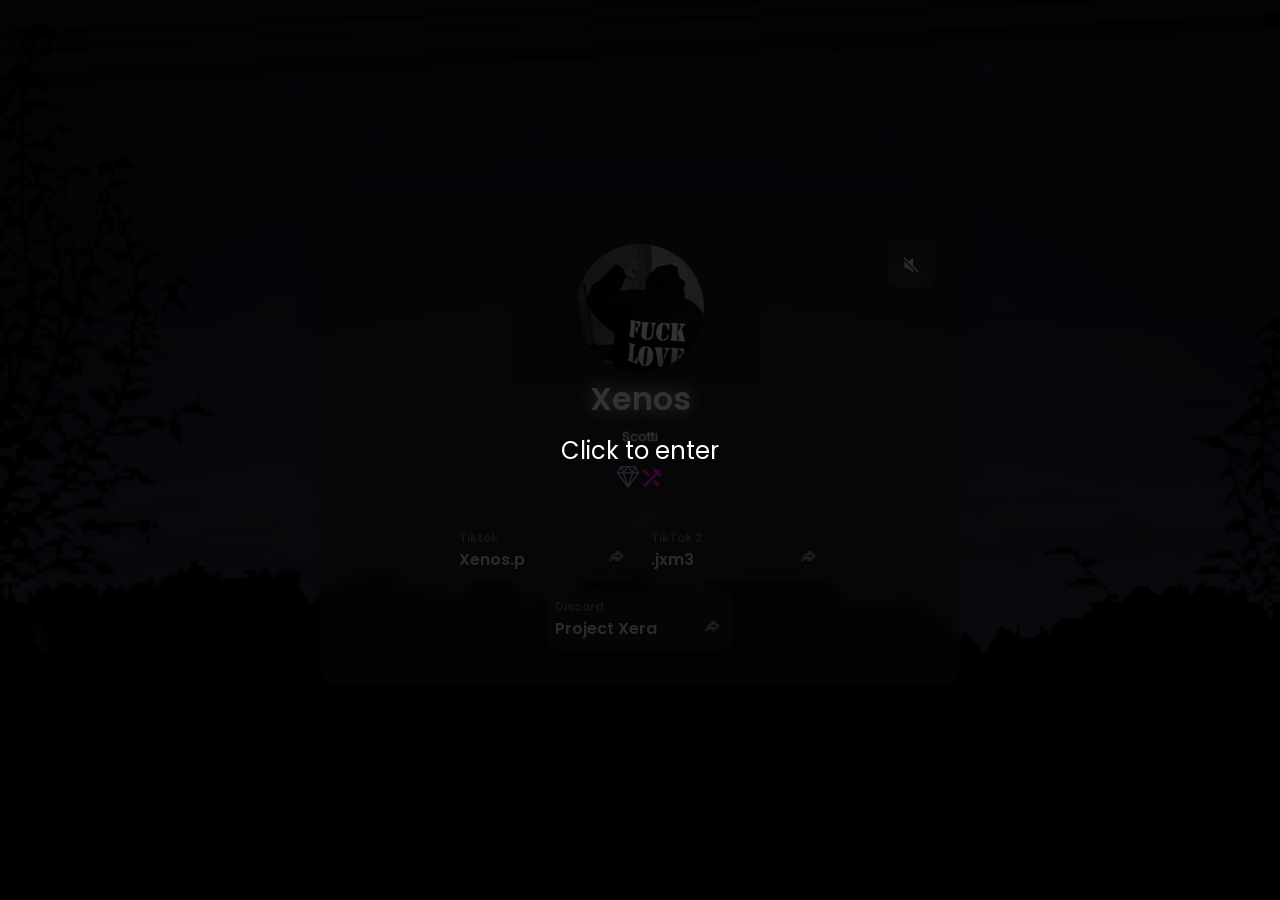
==== commit d30d73ba: "Add files via upload" ====
--- a/index.html
+++ b/index.html
@@ -1,48 +1,209 @@
-   <!DOCTYPE html>
-<html lang="en">
-
-<head>
-  <meta charset="UTF-8">
-  <meta name="viewport" content="width=device-width, initial-scale=1.0">
-  <link rel="stylesheet" href="style.css">
-  <title>MummaBear</title>
-</head>
-
-<body>
-  <!-- Header -->
-  <section id="header">
-    <div class="header container">
-      <div class="nav-bar">
-        <div class="brand">
-          <a href="#hero">
-            <h1><span>M</span>umma <span>B</span>ear</h1>
-          </a>
-        </div>
-        <div class="nav-list">
-          <div class="hamburger">
-            <div class="bar"></div>
-          </div>
-        </div>
-      </div>
-    </div>
-  </section>
-  <!-- End Header -->
-
-
-  <!-- Hero Section  -->
-  <section id="hero">
-    <div class="hero container">
-      <div>
-        <h1>Goodbye everyone, <span></span></h1>
-        <h1>mummabear is <span></span></h1>
-        <h1>OUT<span></span></h1>
-        <h1>Have a good night and day.<span></span></h1>
-        <a href="https://www.forbes.com/health/mind/professional-mental-help/" type="button" class="cta2">need professional help?</a>
-        <h2>&zwnj;</h2>
-        <h2>&zwnj;</h2>
-      </div>
-    </div>
-  </section>
-</body>
-
-</html>+<!--No need to skid, go to my github for the repo :) github.com/sye0001 -->
+<!DOCTYPE html>
+  <html lang="en">
+  <head>
+      <meta charset="UTF-8">
+      <meta name="viewport" content="width=device-width, initial-scale=1.0">
+      <link href="styles.css" rel="stylesheet">
+      <link rel="icon" type="image/x-icon" href="https://cdn.discordapp.com/attachments/1212240346726015027/1300341008495546398/0152daa98c29c90ef93e8b6cad60625cc5_1080x1080.jpeg?ex=67207c6f&is=671f2aef&hm=46680ed7c6fd34ff4feb4cf1644d9b9807c7685f110219de466c90acd2294b6a&">
+      <title>Xenos bio</title>
+      <style>
+   
+        #overlay {
+            position: fixed;
+            top: 0;
+            left: 0;
+            width: 100%;
+            height: 100%;
+            background-color: rgba(0, 0, 0, 0.8);
+            display: flex;
+            justify-content: center;
+            align-items: center;
+            color: #fff;
+            font-size: 24px;
+            z-index: 9999;
+            cursor: pointer;
+        }
+
+        #overlay.hidden {
+            display: none;
+        }
+    </style>
+  </head>
+        <!-- BACKGROUND IMAGE -->
+  <body style="background-image: url('ez.gif'); background-repeat: no-repeat; background-position: center; background-size: cover;">
+    <div id="overlay">
+      Click to enter
+      </div>  
+      <main>
+          <div class="container">
+              <div class="audio-bg">
+
+                  <audio id="myAudio" loop muted>
+                    <!-- ADD UR MUSIC HERE -->
+                      <source src="die.mp3" type="audio/mpeg">
+                      Your browser does not support the audio element.
+                  </audio>
+              </div>
+              <div class="profile-container">
+                  <div class="card">
+                      <div class="pfp">
+                          <img src="pfp.jpg">
+                      </div>
+                      <div class="username">
+                            <!-- USERNAME -->
+                          <a>Xenos</a>
+                      </div>
+                      <div class="status">
+                          <a id="typewriter" class="typewriter"></a>
+                        </div>
+                        <div class="badges-container">
+                        <div class="badges">
+
+
+                          
+                          <!--EARLY SUPPORTER BADGE-->
+                          <div class="tooltip" data-text="Premium">
+                          <svg xmlns="http://www.w3.org/2000/svg" viewBox="0 0 1024 1024">
+                            <g fill="#FF13F0">
+                              <path d="M1018.72 295.472L878.848 28.03C870.688 12.43 849.584-.322 832-.322H510.064c-.351-.015-.703-.11-1.054-.127-.288 0-.56.113-.849.128h-316.16c-17.6 0-38.752 12.72-47.024 28.256L5.473 290.223c-8.289 15.536-6.624 39.937 3.631 54.257l480.016 669.152c5.153 7.184 12 10.815 18.832 10.815 6.785 0 13.584-3.536 18.768-10.591L1014.624 349.6c10.384-14.193 12.256-38.544 4.096-54.128zm-76.353-7.843H770.911l68.656-196.608zM575.343 63.677h205.968l-63.888 182.928zm92.895 223.952H370.591L511.263 85.533zm-354.351-30.544L249.71 63.677h198.816zm366.863 94.544L508.718 844.173 345.262 351.629H680.75zM436.926 831.085L92.99 351.629h184.832zm311.616-479.456H933.71l-352.976 480.56zM188.478 82.413l68.096 205.216H79.326z" fill="#aabff2"/>
+                            </g>
+                            </svg>
+                          </div>
+
+                          <!--NITRO BADGE-->
+                          
+
+                          <!--DISCORD STAFF BADGE-->
+                          <div class="tooltip" data-text="Owner">
+                          <svg xmlns="http://www.w3.org/2000/svg" width="22" height="23" viewBox="0 0 22 23">
+                              <g fill="#FF13F0">
+                                <path d="M4.3231,4.4332 C4.3231,4.4332 4.5811,4.0472 4.6881,3.8762 C4.7951,3.7052 4.4111,3.3012 4.2621,3.1732 C4.1131,3.0452 3.8781,3.1092 3.8781,3.1092 C2.0031,3.9402 1.0651,5.6452 0.9371,5.9862 C0.8091,6.3272 1.2631,6.6992 1.5981,6.8812 C1.7521,6.9652 1.9971,6.7792 2.1481,6.6412 L2.1991,6.5892 L2.2781,6.5092 L2.2791,6.5082 L7.3801,11.5892 L8.0771,10.8922 L9.3581,9.6112 L4.3161,4.4402 L4.3231,4.4332 Z"/>
+                                <path d="M16.3738,9.7931 L16.6428,9.5371 L19.0598,11.9311 C19.0768,11.9461 19.0948,11.9521 19.1108,11.9521 C19.1568,11.9521 19.1948,11.9101 19.1948,11.9101 C19.1948,11.9101 21.8708,9.2551 21.8798,9.2461 C21.9588,9.1681 21.8798,9.1251 21.8798,9.1251 L19.8158,7.0471 L19.8128,7.0501 L19.5298,6.7731 L19.6878,6.6211 L20.0258,6.6601 L19.9618,6.2121 L20.0468,6.1261 L19.9198,5.4801 C19.4788,4.8551 18.2708,3.8541 18.2708,3.8541 L17.6388,3.7401 L17.5748,3.8251 L17.0988,3.7541 L17.1448,4.1601 L17.1748,4.1901 L17.0338,4.3321 L16.2538,3.5691 C16.2538,3.5691 11.7278,1.1111 11.4868,0.9971 C11.3508,0.9341 11.2508,0.8921 11.1548,0.8921 C11.0808,0.8921 11.0088,0.9171 10.9258,0.9761 C10.7338,1.1111 10.8468,1.3831 10.8468,1.3831 L13.6608,6.5831 L14.2238,7.1411 L14.0478,7.3171 L14.0478,7.3171 L13.9828,7.3821 L13.5328,7.3201 L13.6018,7.7661 L13.4718,7.8961 L13.4488,7.8731 C13.4278,7.8521 13.3988,7.8411 13.3708,7.8411 C13.3428,7.8411 13.3148,7.8521 13.2928,7.8731 C13.2498,7.9161 13.2498,7.9861 13.2928,8.0291 L13.3158,8.0521 L13.2538,8.1151 L13.2378,8.0981 C13.2158,8.0771 13.1878,8.0661 13.1598,8.0661 C13.1308,8.0661 13.1028,8.0771 13.0818,8.0981 C13.0388,8.1411 13.0388,8.2111 13.0818,8.2541 L13.0988,8.2711 L11.9148,9.4611 L11.8878,9.4341 C11.8658,9.4131 11.8378,9.4021 11.8098,9.4021 C11.7818,9.4021 11.7538,9.4131 11.7318,9.4341 C11.6888,9.4771 11.6888,9.5471 11.7318,9.5901 L11.7598,9.6171 L11.6968,9.6801 L11.6758,9.6601 C11.6548,9.6381 11.6258,9.6271 11.5988,9.6271 C11.5698,9.6271 11.5418,9.6381 11.5198,9.6601 C11.4778,9.7031 11.4778,9.7721 11.5198,9.8151 L11.5408,9.8361 L11.3868,9.9921 L11.3658,10.1901 L11.4468,10.2731 L11.4448,10.2741 L11.3468,10.3741 L4.9578,16.7621 L4.8748,16.6931 L4.6098,16.7311 L4.4598,16.8831 L4.4498,16.8731 C4.4278,16.8511 4.3998,16.8401 4.3718,16.8401 C4.3438,16.8401 4.3148,16.8511 4.2938,16.8731 C4.2508,16.9161 4.2508,16.9851 4.2938,17.0281 L4.3058,17.0401 L4.2438,17.1041 L4.2378,17.0981 C4.2168,17.0761 4.1878,17.0651 4.1598,17.0651 C4.1318,17.0651 4.1038,17.0761 4.0818,17.0981 C4.0398,17.1411 4.0398,17.2101 4.0818,17.2531 L4.0888,17.2611 L2.9198,18.4501 L2.8958,18.4261 C2.8738,18.4041 2.8468,18.3941 2.8178,18.3941 C2.7898,18.3941 2.7618,18.4041 2.7398,18.4261 C2.6968,18.4691 2.6968,18.5391 2.7398,18.5821 L2.7658,18.6071 L2.7038,18.6701 L2.6848,18.6511 C2.6628,18.6301 2.6348,18.6191 2.6058,18.6191 C2.5788,18.6191 2.5498,18.6301 2.5288,18.6511 C2.4858,18.6941 2.4858,18.7641 2.5288,18.8071 L2.5488,18.8281 L2.4618,18.9171 L2.0088,18.8361 L2.0428,19.3421 L1.8998,19.4881 L2.0238,20.1701 C2.0238,20.1701 2.2138,20.7641 2.6048,21.1581 C2.9838,21.5401 3.5618,21.7231 3.5868,21.7421 L4.2398,21.8561 L4.4008,21.6981 L4.8508,21.7711 L4.7768,21.3261 L4.9138,21.1921 L4.9768,21.2551 C4.9978,21.2761 5.0258,21.2871 5.0538,21.2871 C5.0818,21.2871 5.1108,21.2761 5.1318,21.2551 C5.1748,21.2111 5.1748,21.1421 5.1318,21.0991 L5.0698,21.0371 L5.1338,20.9751 L5.1878,21.0291 C5.2088,21.0511 5.2378,21.0621 5.2658,21.0621 C5.2938,21.0621 5.3218,21.0511 5.3438,21.0291 C5.3868,20.9861 5.3868,20.9171 5.3438,20.8741 L5.2908,20.8201 L6.4778,19.6491 L6.5298,19.7011 C6.5508,19.7231 6.5798,19.7331 6.6078,19.7331 C6.6358,19.7331 6.6638,19.7231 6.6858,19.7011 C6.7278,19.6581 6.7278,19.5881 6.6858,19.5451 L6.6348,19.4951 L6.6978,19.4321 L6.7418,19.4761 C6.7628,19.4971 6.7908,19.5081 6.8188,19.5081 C6.8478,19.5081 6.8758,19.4971 6.8968,19.4761 C6.9398,19.4331 6.9398,19.3631 6.8968,19.3201 L6.8538,19.2771 L6.9868,19.1471 L7.0348,18.8621 L6.9638,18.7911 L6.9648,18.7901 L7.0938,18.6621 L13.4398,12.3141 L13.4368,12.3081 L13.5608,12.4361 L13.7598,12.4141 L13.9388,12.2341 L13.9678,12.2631 C13.9898,12.2841 14.0178,12.2951 14.0458,12.2951 C14.0738,12.2951 14.1028,12.2841 14.1238,12.2631 C14.1668,12.2201 14.1668,12.1501 14.1238,12.1071 L14.0948,12.0781 L14.1578,12.0161 L14.1798,12.0381 C14.2008,12.0591 14.2288,12.0701 14.2578,12.0701 C14.2858,12.0701 14.3138,12.0591 14.3348,12.0381 C14.3778,11.9951 14.3778,11.9251 14.3348,11.8821 L14.3128,11.8591 L15.4988,10.6711 L15.5298,10.7021 C15.5508,10.7231 15.5788,10.7341 15.6068,10.7341 C15.6358,10.7341 15.6638,10.7231 15.6848,10.7021 C15.7278,10.6591 15.7278,10.5891 15.6848,10.5461 L15.6538,10.5151 L15.7168,10.4521 L15.7408,10.4771 C15.7628,10.4981 15.7908,10.5091 15.8188,10.5091 C15.8468,10.5091 15.8748,10.4981 15.8968,10.4771 C15.9398,10.4331 15.9398,10.3641 15.8968,10.3211 L15.8728,10.2961 L16.0048,10.1641 L16.4458,10.2331 L16.3738,9.7931 Z"/>
+                                <polygon points="17.255 16.968 14.442 14.836 13.941 14.32 12 16.261 12.488 16.727 14.321 19.476 16.793 22.183 19.642 19.525"/>
+                              </g>
+                            </svg>
+                          </div>
+                      </div>
+                      
+                  </div>
+                  <a id="audio-control">
+                    <svg fill='#d8d8d8' width="18px" height="18px" viewBox="0 0 16 16" xmlns="http://www.w3.org/2000/svg"><path clip-rule="evenodd" d="m2 7.5v3c0 .8.6 1.5 1.4 1.5h2.3l3.2 2.8c.1.1.3.2.4.2s.2 0 .3-.1c.2-.1.4-.4.4-.7v-.9l-7.2-7.2c-.5.2-.8.8-.8 1.4zm8 2v-5.8c0-.3-.1-.5-.4-.7-.1 0-.2 0-.3 0s-.3 0-.4.2l-2.8 2.5-4.1-4.1-1 1 3.4 3.4 5.6 5.6 3.6 3.6 1-1z" fill-rule="evenodd"/></svg>
+                </a>
+                  <div class="links-container">
+                      <div class="links">
+                          <div class="link" id="connection">
+                              <p>Tiktok</p>
+                              <div class="link-content">
+                                  <h4>Xenos.p</h4>
+                                  <a href="https://www.tiktok.com/@xenos.p" target="_blank">
+                                      <div class="tooltip" data-text="View Link">
+                                      <svg width="20px" height="20px" viewBox="0 0 22 22" xmlns="http://www.w3.org/2000/svg" fill="none">
+                                      <path stroke="#d8d8d8" stroke-linecap="round" stroke-linejoin="round" stroke-width="1" d="M8 3.517a1 1 0 011.62-.784l5.348 4.233a1 1 0 010 1.568l-5.347 4.233A1 1 0 018 11.983v-1.545c-.76-.043-1.484.003-2.254.218-.994.279-2.118.857-3.506 1.99a.993.993 0 01-1.129.096.962.962 0 01-.445-1.099c.415-1.5 1.425-3.141 2.808-4.412C4.69 6.114 6.244 5.241 8 5.042V3.517zm1.5 1.034v1.2a.75.75 0 01-.75.75c-1.586 0-3.066.738-4.261 1.835a8.996 8.996 0 00-1.635 2.014c.878-.552 1.695-.916 2.488-1.138 1.247-.35 2.377-.33 3.49-.207a.75.75 0 01.668.745v1.2l4.042-3.2L9.5 4.55z"/>
+                                    </svg>
+                                      </div>
+                                  </a>
+                              </div>
+                            </div>
+                            
+                          
+                          <div class="link" id="connection">
+                            <p>TikTok 2</p>
+                            <div class="link-content">
+                                <h4>.jxm3</h4>
+                                <a href="https://www.tiktok.com/@.jxm3" target="_blank">
+                                    <div class="tooltip" data-text="View Link">
+                                    <svg width="20px" height="20px" viewBox="0 0 22 22" xmlns="http://www.w3.org/2000/svg" fill="none">
+                                    <path stroke="#d8d8d8" stroke-linecap="round" stroke-linejoin="round" stroke-width="1" d="M8 3.517a1 1 0 011.62-.784l5.348 4.233a1 1 0 010 1.568l-5.347 4.233A1 1 0 018 11.983v-1.545c-.76-.043-1.484.003-2.254.218-.994.279-2.118.857-3.506 1.99a.993.993 0 01-1.129.096.962.962 0 01-.445-1.099c.415-1.5 1.425-3.141 2.808-4.412C4.69 6.114 6.244 5.241 8 5.042V3.517zm1.5 1.034v1.2a.75.75 0 01-.75.75c-1.586 0-3.066.738-4.261 1.835a8.996 8.996 0 00-1.635 2.014c.878-.552 1.695-.916 2.488-1.138 1.247-.35 2.377-.33 3.49-.207a.75.75 0 01.668.745v1.2l4.042-3.2L9.5 4.55z"/>
+                                  </svg>
+                                    </div>
+                                </a>
+                            </div>
+                        </div>
+                        
+
+                          <div class="link" id="connection">
+                              <p>Discord</p>
+                              <div class="link-content">
+                                  <h4>Project Xera</h4>
+                                  <a href="https://discord.gg/TzsNVCW2Nw" target="_blank">
+                                      <div class="tooltip" data-text="View Link">
+                                      <svg width="20px" height="20px" viewBox="0 0 22 22" xmlns="http://www.w3.org/2000/svg" fill="none">
+                                      <path stroke="#d8d8d8" stroke-linecap="round" stroke-linejoin="round" stroke-width="1" d="M8 3.517a1 1 0 011.62-.784l5.348 4.233a1 1 0 010 1.568l-5.347 4.233A1 1 0 018 11.983v-1.545c-.76-.043-1.484.003-2.254.218-.994.279-2.118.857-3.506 1.99a.993.993 0 01-1.129.096.962.962 0 01-.445-1.099c.415-1.5 1.425-3.141 2.808-4.412C4.69 6.114 6.244 5.241 8 5.042V3.517zm1.5 1.034v1.2a.75.75 0 01-.75.75c-1.586 0-3.066.738-4.261 1.835a8.996 8.996 0 00-1.635 2.014c.878-.552 1.695-.916 2.488-1.138 1.247-.35 2.377-.33 3.49-.207a.75.75 0 01.668.745v1.2l4.042-3.2L9.5 4.55z"/>
+                                    </svg>
+                                      </div>
+                                  </a>
+                              </div>
+                          </div>
+
+                          
+                          </div>
+                      </div>
+                  </div>
+              </div>            
+      </main>
+      <script>
+        // audio control
+        const audio = document.getElementById("myAudio");
+        const audioControl = document.getElementById("audio-control");
+
+        audioControl.addEventListener("click", () => {
+            if (audio.paused) {
+                audio.muted = false;
+                audio.play();
+                audioControl.innerHTML = `<svg fill='#d8d8d8' width="20px" height="20px" viewBox="0 0 16 16" xmlns="http://www.w3.org/2000/svg"><path clip-rule="evenodd" d="m2 7.5v3c0 .8.6 1.5 1.4 1.5h2.3l3.2 2.8c.1.1.3.2.4.2s.2 0 .3-.1c.2-.1.4-.4.4-.7v-.9l-7.2-7.2c-.5.2-.8.8-.8 1.4zm8 2v-5.8c0-.3-.1-.5-.4-.7-.1 0-.2 0-.3 0s-.3 0-.4.2l-2.8 2.5-4.1-4.1-1 1 3.4 3.4 5.6 5.6 3.6 3.6 1-1z" fill-rule="evenodd"/></svg>`;
+            } else {
+                audio.muted = true;
+                audio.pause();
+                audioControl.innerHTML = `<svg width="18px" height="18px" viewBox="-1 0 12 12" version="1.1" xmlns="http://www.w3.org/2000/svg" xmlns:xlink="http://www.w3.org/1999/xlink"><defs></defs><g id="Page-1" stroke="none" stroke-width="1" fill="none" fill-rule="evenodd"><g id="Dribbble-Light-Preview" transform="translate(-65.000000, -3803.000000)" fill="#d8d8d8"><g id="icons" transform="translate(56.000000, 160.000000)"><path d="M18.074,3650.7335 L12.308,3654.6315 C10.903,3655.5815 9,3654.5835 9,3652.8985 L9,3645.1015 C9,3643.4155 10.903,3642.4185 12.308,3643.3685 L18.074,3647.2665 C19.306,3648.0995 19.306,3649.9005 18.074,3650.7335" id="play-[#1000]"></path></g></g></g></svg>`;
+            }
+        });
+
+        // overlay control
+        const overlay = document.getElementById("overlay");
+
+        overlay.addEventListener("click", () => {
+            overlay.classList.add("hidden");
+            audio.muted = false;
+            audio.play();
+        });
+    </script>
+
+  <script>
+    //typewritter text
+      var txt = 'Scottish developer | Xera Owner '; // edit ur about me here
+      var speed = 200; 
+      var eraseSpeed = 80;
+      var loopCount = 0;
+      var maxLoop = 0; 
+      var forward = true; 
+      
+      function typeWriter() {
+        var typewriter = document.getElementById("typewriter");
+        var textLength = txt.length;
+        
+        if (forward) {
+          if (typewriter.innerHTML.length < textLength) {
+            typewriter.innerHTML += txt.charAt(typewriter.innerHTML.length);
+            setTimeout(typeWriter, speed);
+          } else {
+            forward = false;
+            setTimeout(typeWriter, speed * 3); 
+          }
+        } else {
+          if (typewriter.innerHTML.length > 0) {
+            typewriter.innerHTML = typewriter.innerHTML.slice(0, -1);
+            setTimeout(typeWriter, eraseSpeed);
+          } else {
+            forward = true;
+            setTimeout(typeWriter, speed * 3); 
+          }
+        }
+      }
+      
+      window.onload = function() {
+        typeWriter();
+      };
+    </script>
+  </body>
+  </html>
--- a/styles.css
+++ b/styles.css
@@ -0,0 +1,307 @@
+@import url('https://fonts.googleapis.com/css2?family=Poppins:ital,wght@0,100;0,200;0,300;0,400;0,500;0,600;0,700;0,800;0,900;1,100;1,200;1,300;1,400;1,500;1,600;1,700;1,800;1,900&display=swap');
+
+* {
+    margin: 0;
+    padding: 0;
+    box-sizing: border-box;
+    font-family: 'Poppins',sans-serif;
+}
+
+:root {
+    --text: #d8d8d8;
+    --background: #151515;
+    --primary: #274dce;
+    --secondary: #2b2b2b;
+    --accent: #433bff;
+}
+
+html,body {
+    height: 100vh;
+}
+
+body {
+    background-color: var(--background);
+}
+
+
+.container {
+    display: flex;
+    justify-content: center;
+    align-items: center;
+    flex-direction: column;
+    height: 100vh;
+}
+
+.video-bg a {
+    display: flex;
+    justify-content: center;
+    align-items: center;
+    width: 3rem;
+    height: 3rem;
+    z-index: 100;
+    margin: 2rem;
+    position: absolute;
+    background-color: #d8d8d810;
+    padding: 0.6rem;
+    border-radius: 1.4vh;
+    cursor: pointer;
+    right: 0;
+    top: 0;
+    transition: all 0.2s;
+}
+
+
+.video-bg a:hover {
+    transition: all 0.2s;
+    background-color: #d8d8d888;
+}
+
+#audio-control {
+    display: flex;
+    justify-content: center;
+    align-items: center;
+    width: 3rem;
+    height: 3rem;
+    z-index: 100;
+    margin: 1.5rem;
+    position: absolute;
+    background-color: #d8d8d810;
+    padding: 0.6rem;
+    border-radius: 1.4vh;
+    cursor: pointer;
+    right: 0;
+    top: 0;
+    transition: all 0.2s;
+  }
+
+
+
+  .profile-container {
+    display: flex;
+    justify-content: center;
+    align-items: center;
+    flex-direction: column;
+}
+
+.card {
+    padding: 1rem;
+    padding-bottom: 2rem;
+    width: 40rem;
+    max-height: 34rem;
+    max-height: 100%;
+    background: rgba(25, 25, 25, 0.534);
+    border-radius: 16px;
+    box-shadow: 0 4px 30px rgba(0, 0, 0, 0.1);
+    backdrop-filter: blur(6.4px);
+    -webkit-backdrop-filter: blur(6.4px);
+    border: 1px solid rgba(25, 25, 25, 0.3);
+}
+
+.pfp {
+    margin-top: 2%;
+    display: flex;
+    justify-content: center;
+    align-items: center;
+}
+
+.pfp img{
+    border-radius: 50%;
+    width: 128px;
+    height: 128px;
+    object-fit: cover;
+}
+
+.username {
+    display: flex;
+    justify-content: center;
+    align-items: center;
+}
+
+.username a {
+    font-weight: 600;
+    margin-top: 0.5%;
+    font-size: 32px;
+    color: #f7f7f7;
+    text-shadow: 0px 0px 16.5px #f7f7f7;
+}
+
+.status {
+    display: flex;
+    justify-content: center;
+    align-items: center;
+    height: 1.2rem;
+    margin-top: 0.8%;
+    color: #f7f7f7ef;
+    text-shadow: 0px 0px 2.5px #f7f7f7ef;
+    font-size: 13px;
+}
+
+.badges-container {
+    display: flex;
+    justify-content: center;
+    align-items: center;
+}
+
+.badges {
+    display: flex;
+    justify-content: center;
+    align-items: center;
+    width: fit-content;
+    background: rgba(60, 60, 60, 0.17);
+    border-radius: 16px;
+    box-shadow: 0 4px 30px rgba(0, 0, 0, 0.1);
+    backdrop-filter: blur(5.8px);
+    -webkit-backdrop-filter: blur(5.8px);
+    border: 1px solid rgba(60, 60, 60, 0.3);
+    display: flex;
+    padding: 0.4rem;
+    border-radius: 1vh;
+    margin-top: 2%;
+
+    /* delete this if there isn't less than 1 badges */
+    gap: 0.1rem;
+}
+
+.badges svg {
+    cursor: pointer;
+    width: 22px;
+    height: 22px;
+}
+
+
+.links-container {
+    justify-content: center;
+    display: flex;
+    align-items: center;
+
+}
+.links {
+    margin-top: 3%;
+    border-radius: 1vh;
+    width: 24rem;
+    height: auto; 
+    display: flex;
+    flex-wrap: wrap; 
+    justify-content: center;
+}
+
+.link {
+    background: rgba(60, 60, 60, 0.17);
+    border-radius: 16px;
+    box-shadow: 0 4px 30px rgba(0, 0, 0, 0.1);
+    backdrop-filter: blur(5.8px);
+    -webkit-backdrop-filter: blur(5.8px);
+    border: 1px solid rgba(60, 60, 60, 0.3);
+    width: 48%; 
+    margin: 1%; 
+    border-radius: 1vh;
+    padding: 0.4rem;
+    box-sizing: border-box;
+    margin-top: 2%;
+}
+
+
+
+.link-content {
+    display: flex;
+    align-items: center;
+}
+
+.link-content a {
+    display: flex;
+    align-items: center;
+}
+
+.link p {
+    color: #646363;
+    font-weight: 600;
+    font-size: 12px;
+}
+
+.link-content h4 {
+    color: #d8d8d8;
+    font-weight: 600;
+}
+
+.link-content a {
+    margin-left: auto;
+}
+
+
+.tooltip {
+    z-index: 100;
+    position: relative;
+    display: inline-block;
+}
+
+.tooltip:before {
+    z-index: 100;
+    font-weight: 500;
+    font-family: 'Poppins', sans-serif;
+    text-align: center;
+    font-size: 13px;
+    content: attr(data-text);
+    position: absolute;
+    top: -160%;
+    right: -190%;
+    margin-top: 15px;
+    width: 100px;
+    padding: 0.4rem;
+    border-radius: 10px;
+    background: #131313e0;
+    color: #fff;
+    transform: translateY(-50%);
+    display: none;
+}
+
+.tooltip:hover:before {
+    display: block;
+}
+
+.tooltip svg {
+    z-index: 101;
+    display: block;
+    margin: auto;
+}
+
+     
+      #overlay {
+          position: fixed;
+          top: 0;
+          left: 0;
+          width: 100%;
+          height: 100%;
+          background-color: rgba(0, 0, 0, 0.8);
+          display: flex;
+          justify-content: center;
+          align-items: center;
+          color: #fff;
+          font-size: 24px;
+          z-index: 9999;
+          cursor: pointer;
+      }
+
+      
+      #overlay.hidden {
+          display: none;
+      }
+
+@media only screen and (max-width: 600px) { 
+    .link {
+        width: 100%; 
+    }
+    .links {
+        margin-left: 2rem;
+        margin-right: 2rem;
+        margin-top: 0;
+    }
+}
+
+@media (max-width: 768px) {
+    .card {
+        width: 23rem;
+    }
+    .links-container {
+        margin-top: 4%;
+    }
+}
